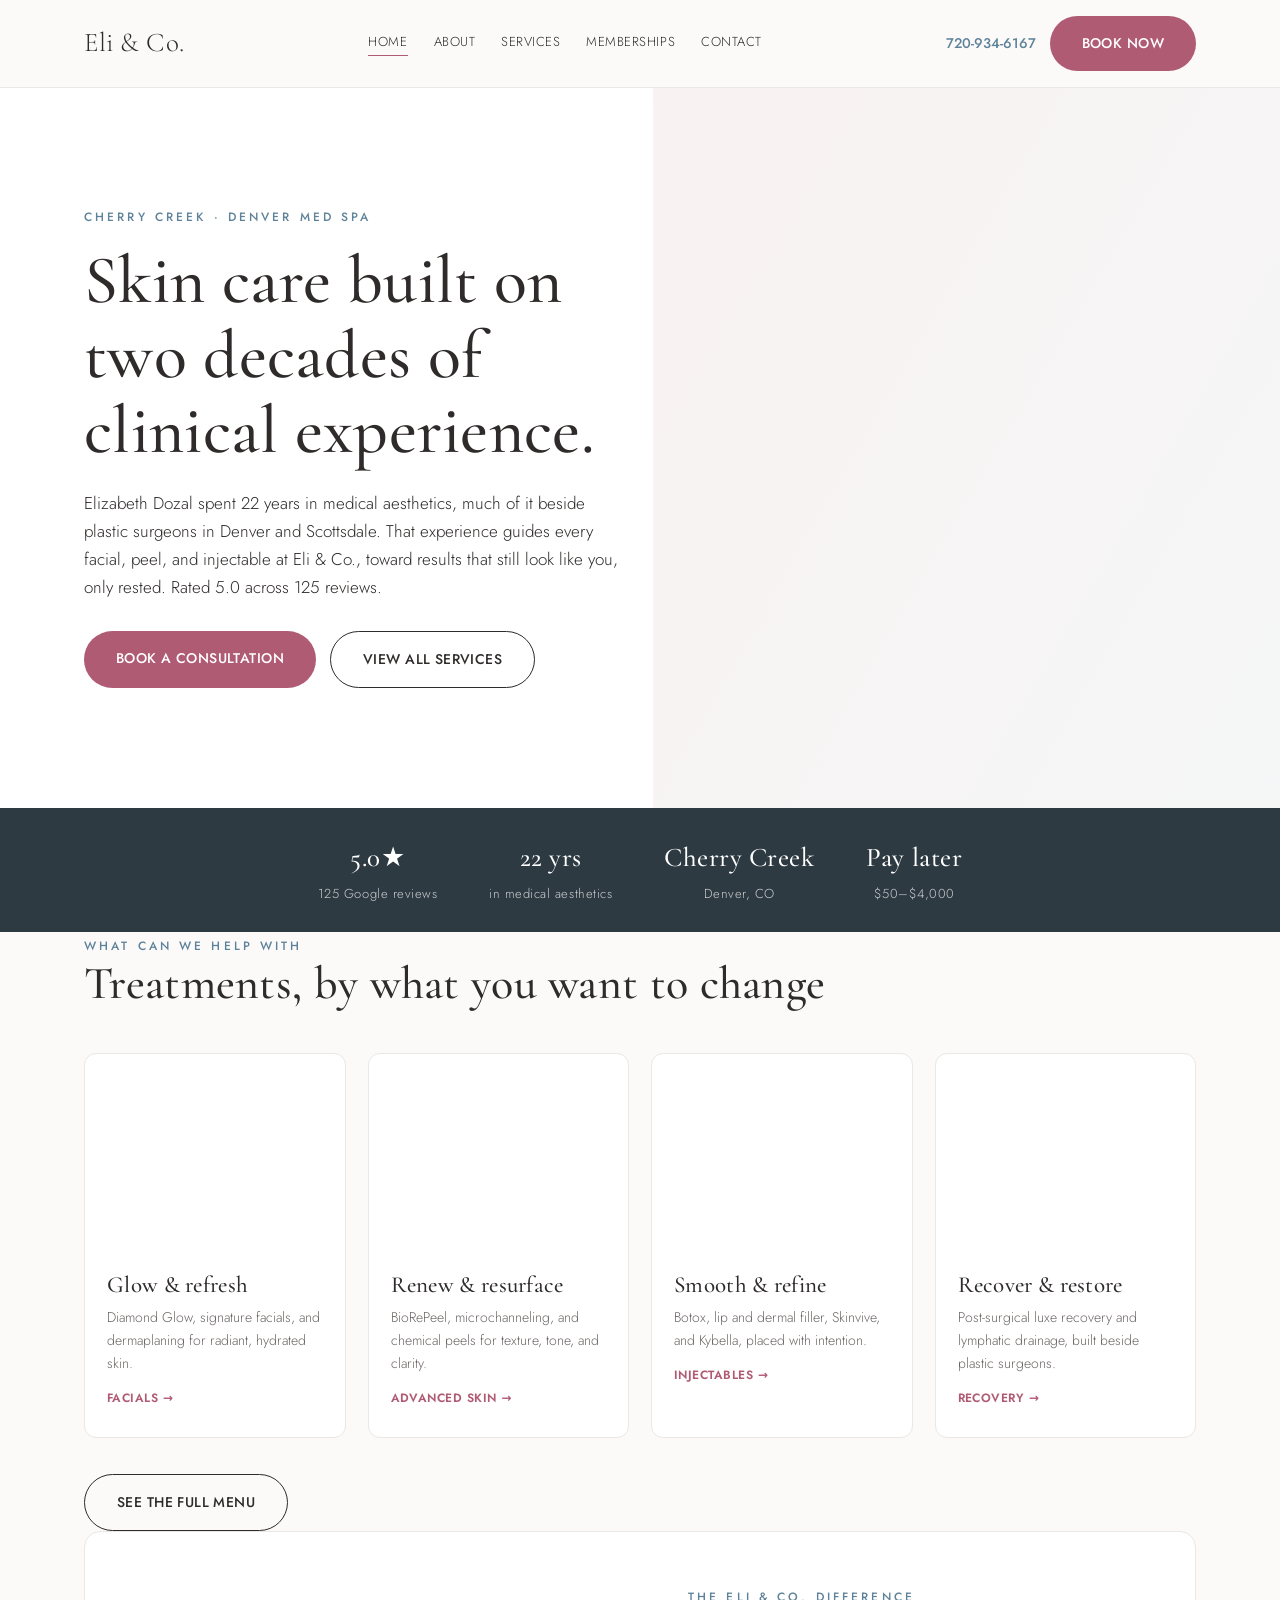
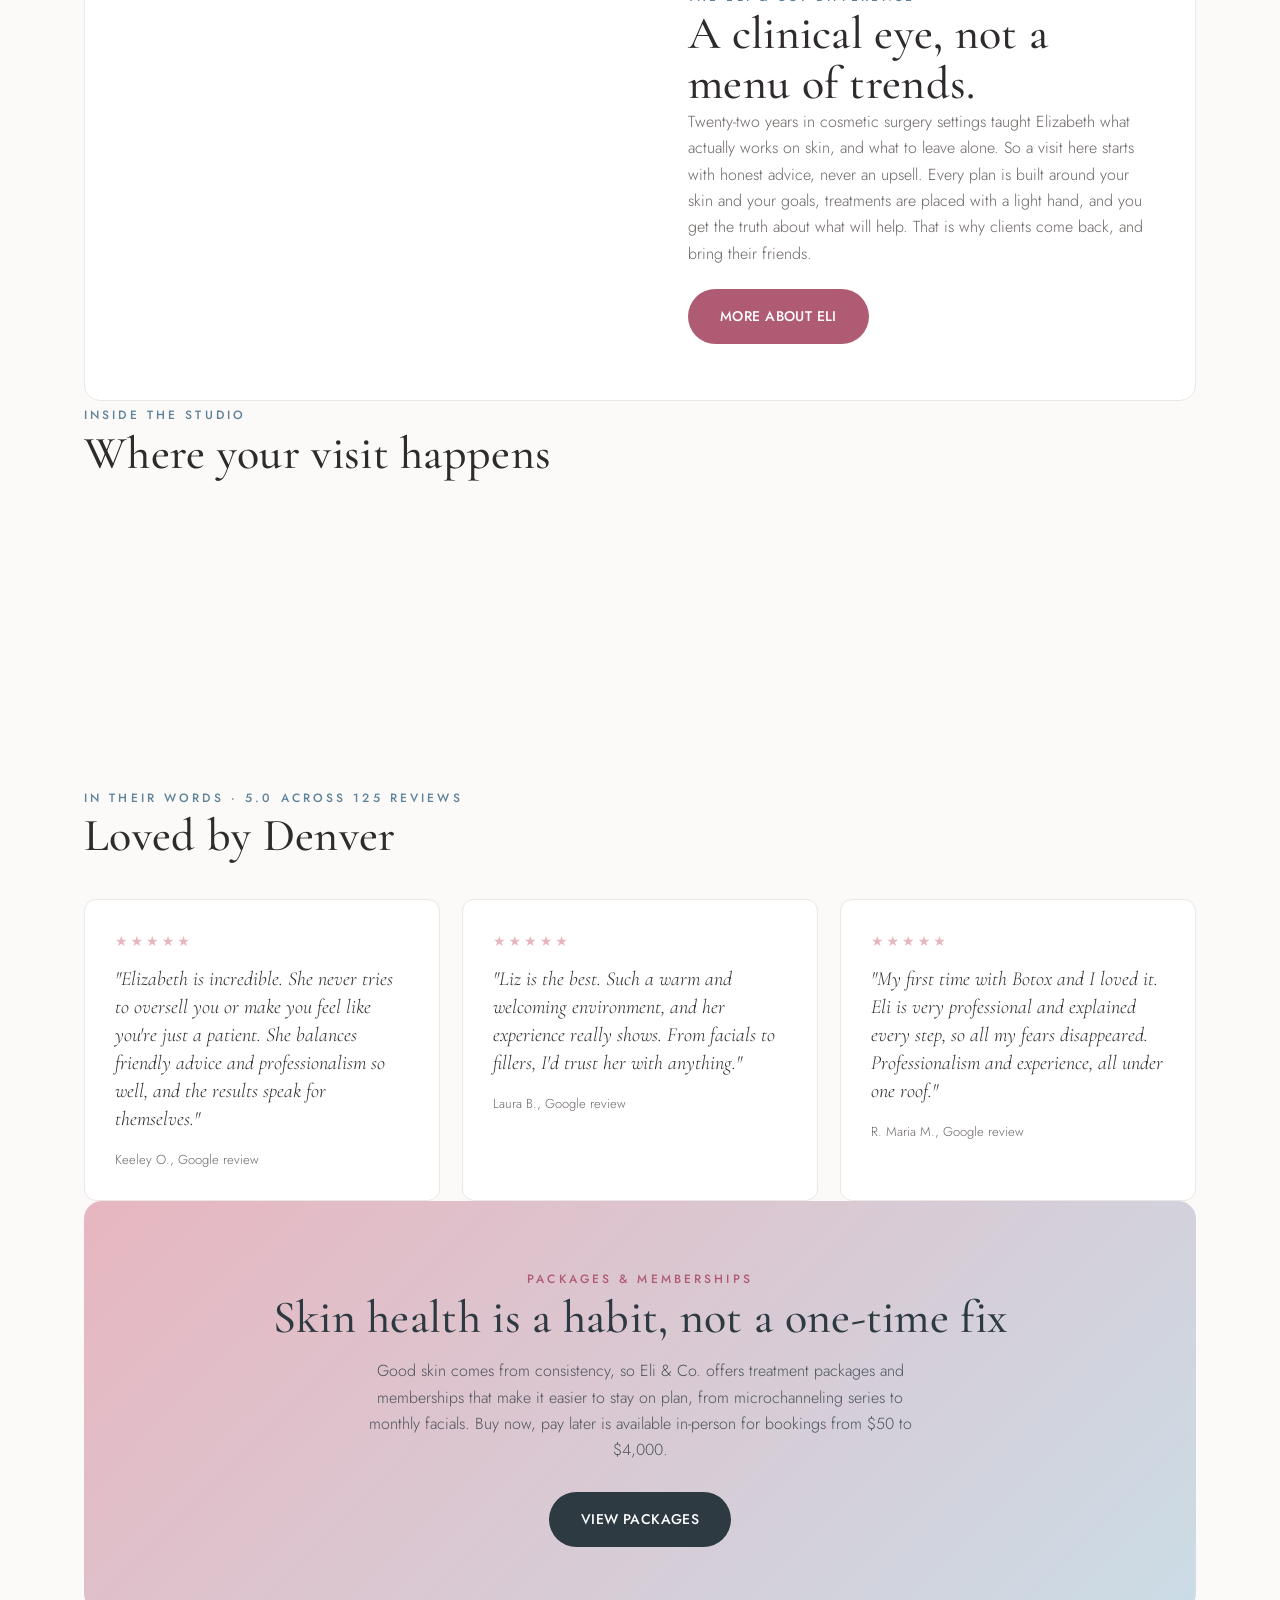
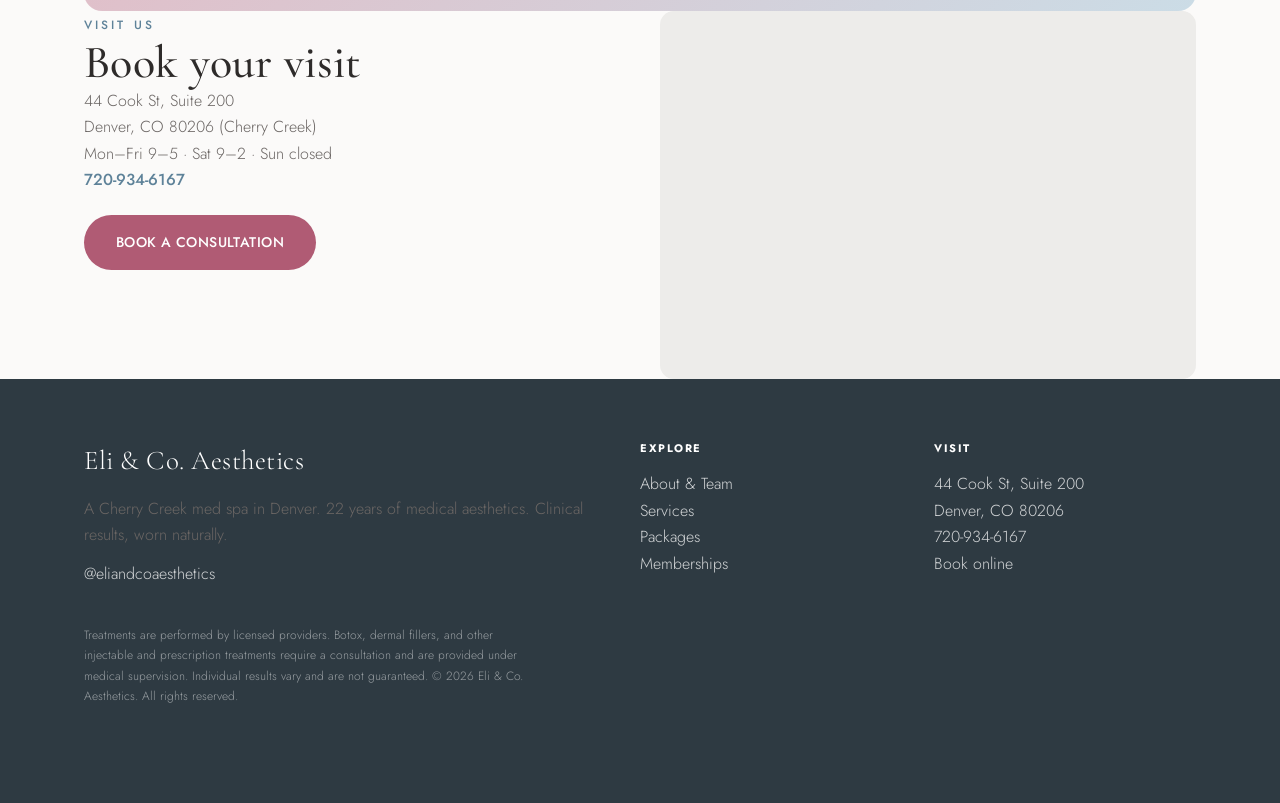
==== index.html @ 60940ec0 "Merge Packages into Services page Fold the standalone Packages page into the Services page's #packag" ====
<!DOCTYPE html>
<html lang="en">
<head>
<meta charset="UTF-8">
<meta name="viewport" content="width=device-width, initial-scale=1">
<title>Med Spa in Cherry Creek, Denver | Eli &amp; Co. Aesthetics</title>
<meta name="description" content="Eli & Co. Aesthetics is a Cherry Creek med spa led by Elizabeth Dozal, with 22 years in medical aesthetics. Botox, filler, Diamond Glow, microchanneling, peels, and post-surgical recovery in Denver. Rated 5.0 across 125 reviews. Book online or call 720-934-6167.">
<meta property="og:title" content="Eli & Co. Aesthetics | Cherry Creek Med Spa, Denver">
<meta property="og:description" content="22 years of medical aesthetics in Cherry Creek. Rated 5.0 across 125 reviews. Injectables, facials, microchanneling, peels, and post-surgical recovery.">
<meta property="og:image" content="https://static.glossgenius.com/public/salon/f2cbe6f654491d42d3233162bb1e9f68e62f4ba9/website_cover_image/306e8db8cefa79e73a8473f86044be1e.jpeg">
<meta property="og:type" content="website">
<link rel="preconnect" href="https://fonts.googleapis.com">
<link rel="preconnect" href="https://fonts.gstatic.com" crossorigin>
<link href="https://fonts.googleapis.com/css2?family=Cormorant+Garamond:wght@500;600&family=Jost:wght@300;400;500;600&display=swap" rel="stylesheet">
<link rel="stylesheet" href="styles.css">
</head>
<body>

<header>
  <div class="nav">
    <a class="logo" href="index.html">Eli &amp; Co.</a>
    <nav class="nav-links">
      <a href="index.html" class="active">Home</a>
      <a href="about.html">About</a>
      <a href="services.html">Services</a>
      <a href="memberships.html">Memberships</a>
      <a href="contact.html">Contact</a>
    </nav>
    <div class="nav-cta">
      <a class="nav-phone" href="tel:7209346167">720-934-6167</a>
      <a class="btn" href="https://eliandco.glossgenius.com/book">Book now</a>
    </div>
  </div>
</header>

<!-- HERO -->
<section class="hero">
  <div class="hero-grid">
    <div class="hero-copy">
      <span class="eyebrow">Cherry Creek · Denver Med Spa</span>
      <h1>Skin care built on two decades of clinical experience.</h1>
      <p class="proof">Elizabeth Dozal spent 22 years in medical aesthetics, much of it beside plastic surgeons in Denver and Scottsdale. That experience guides every facial, peel, and injectable at Eli &amp; Co., toward results that still look like you, only rested. Rated 5.0 across 125 reviews.</p>
      <div class="hero-cta">
        <a class="btn" href="https://eliandco.glossgenius.com/book">Book a consultation</a>
        <a class="btn btn-ghost" href="services.html">View all services</a>
      </div>
    </div>
    <div class="hero-media" role="img" aria-label="Eli & Co. Aesthetics, Cherry Creek Denver"></div>
  </div>
</section>

<!-- TRUST STRIP -->
<div class="trust">
  <div class="row wrap">
    <div class="stat"><b>5.0★</b> 125 Google reviews</div>
    <div class="stat"><b>22 yrs</b> in medical aesthetics</div>
    <div class="stat"><b>Cherry Creek</b> Denver, CO</div>
    <div class="stat"><b>Pay later</b> $50–$4,000</div>
  </div>
</div>

<!-- TREATMENT CATEGORIES -->
<section class="wrap">
  <span class="eyebrow">What can we help with</span>
  <h2>Treatments, by what you want to change</h2>
  <div class="grid">
    <a class="card" href="services.html#facials">
      <div class="thumb" style="background-image:url('https://static.glossgenius.com/public/service/bc0721898a906560edf70074e5655acd77965ca7/image/043adcf4ce9c50afee6c57e11b6e24e9.jpg')"></div>
      <div class="body"><h3>Glow &amp; refresh</h3><p>Diamond Glow, signature facials, and dermaplaning for radiant, hydrated skin.</p><span class="more">Facials →</span></div>
    </a>
    <a class="card" href="services.html#advanced">
      <div class="thumb" style="background-image:url('https://static.glossgenius.com/public/service/38157758b165151d2f3c9e8e22a0f337419c571e/image/f67adc7d8e1fc1dc177b5b8667153546.jpg')"></div>
      <div class="body"><h3>Renew &amp; resurface</h3><p>BioRePeel, microchanneling, and chemical peels for texture, tone, and clarity.</p><span class="more">Advanced skin →</span></div>
    </a>
    <a class="card" href="services.html#injectables">
      <div class="thumb" style="background-image:url('https://static.glossgenius.com/public/service/773788af85b73eb83f89ca67e2cb5618c05d4bcd/image/f78a265816ccd5b834af39c65d007db1.jpg')"></div>
      <div class="body"><h3>Smooth &amp; refine</h3><p>Botox, lip and dermal filler, Skinvive, and Kybella, placed with intention.</p><span class="more">Injectables →</span></div>
    </a>
    <a class="card" href="services.html#recovery">
      <div class="thumb" style="background-image:url('https://static.glossgenius.com/public/service/a713dff33710a87fd0967b5d4093491f615b25c5/image/f8951f36ec9f9eff6da4c39a185e47c5.jpg')"></div>
      <div class="body"><h3>Recover &amp; restore</h3><p>Post-surgical luxe recovery and lymphatic drainage, built beside plastic surgeons.</p><span class="more">Recovery →</span></div>
    </a>
  </div>
  <p style="margin-top:36px"><a class="btn btn-ghost" href="services.html">See the full menu</a></p>
</section>

<!-- SPLIT FEATURE -->
<section class="wrap">
  <div class="split">
    <div class="media" role="img" aria-label="Skin treatment at Eli & Co." style="background-image:url('https://static.glossgenius.com/public/service/9571d9f6642c700038145fb3a73e603e6a20d8f2/image/1e1d00c4e21badb061b3139a83dd5daf.jpg')"></div>
    <div class="text">
      <span class="eyebrow">The Eli &amp; Co. difference</span>
      <h2>A clinical eye, not a menu of trends.</h2>
      <p>Twenty-two years in cosmetic surgery settings taught Elizabeth what actually works on skin, and what to leave alone. So a visit here starts with honest advice, never an upsell. Every plan is built around your skin and your goals, treatments are placed with a light hand, and you get the truth about what will help. That is why clients come back, and bring their friends.</p>
      <p style="margin-top:22px"><a class="btn" href="about.html">More about Eli</a></p>
    </div>
  </div>
</section>

<!-- GALLERY -->
<section class="wrap">
  <span class="eyebrow">Inside the studio</span>
  <h2>Where your visit happens</h2>
  <div class="gal">
    <div class="item" role="img" aria-label="Diamond Glow" style="background-image:url('https://static.glossgenius.com/public/service/bc0721898a906560edf70074e5655acd77965ca7/image/043adcf4ce9c50afee6c57e11b6e24e9.jpg')"></div>
    <div class="item" role="img" aria-label="Diamond Glow with Dermaplane" style="background-image:url('https://static.glossgenius.com/public/service/773788af85b73eb83f89ca67e2cb5618c05d4bcd/image/f78a265816ccd5b834af39c65d007db1.jpg')"></div>
    <div class="item" role="img" aria-label="BioRePeel Luxe Glow" style="background-image:url('https://static.glossgenius.com/public/service/38157758b165151d2f3c9e8e22a0f337419c571e/image/f67adc7d8e1fc1dc177b5b8667153546.jpg')"></div>
    <div class="item" role="img" aria-label="BioRePeel add-on" style="background-image:url('https://static.glossgenius.com/public/service/9571d9f6642c700038145fb3a73e603e6a20d8f2/image/1e1d00c4e21badb061b3139a83dd5daf.jpg')"></div>
  </div>
</section>

<!-- TESTIMONIALS -->
<section class="wrap">
  <span class="eyebrow">In their words · 5.0 across 125 reviews</span>
  <h2>Loved by Denver</h2>
  <div class="quotes">
    <div class="quote"><div class="stars">★★★★★</div><p>"Elizabeth is incredible. She never tries to oversell you or make you feel like you're just a patient. She balances friendly advice and professionalism so well, and the results speak for themselves."</p><div class="who">Keeley O., Google review</div></div>
    <div class="quote"><div class="stars">★★★★★</div><p>"Liz is the best. Such a warm and welcoming environment, and her experience really shows. From facials to fillers, I'd trust her with anything."</p><div class="who">Laura B., Google review</div></div>
    <div class="quote"><div class="stars">★★★★★</div><p>"My first time with Botox and I loved it. Eli is very professional and explained every step, so all my fears disappeared. Professionalism and experience, all under one roof."</p><div class="who">R. Maria M., Google review</div></div>
  </div>
</section>

<!-- MEMBERSHIP TEASER -->
<section class="wrap">
  <div class="member">
    <span class="eyebrow">Packages &amp; memberships</span>
    <h2>Skin health is a habit, not a one-time fix</h2>
    <p>Good skin comes from consistency, so Eli &amp; Co. offers treatment packages and memberships that make it easier to stay on plan, from microchanneling series to monthly facials. Buy now, pay later is available in-person for bookings from $50 to $4,000.</p>
    <a class="btn" href="services.html#packages">View packages</a>
  </div>
</section>

<!-- LOCATION -->
<section class="wrap">
  <div class="loc">
    <div>
      <span class="eyebrow">Visit us</span>
      <h2>Book your visit</h2>
      <p>44 Cook St, Suite 200<br>Denver, CO 80206 (Cherry Creek)<br>Mon–Fri 9–5 · Sat 9–2 · Sun closed<br><a href="tel:7209346167" style="color:var(--blue-deep);font-weight:500">720-934-6167</a></p>
      <p style="margin-top:22px"><a class="btn" href="https://eliandco.glossgenius.com/book">Book a consultation</a></p>
    </div>
    <iframe class="map" loading="lazy" title="Map to Eli & Co. Aesthetics" src="https://www.google.com/maps?q=44+Cook+St+Suite+200,+Denver,+CO+80206&output=embed"></iframe>
  </div>
</section>

<footer>
  <div class="wrap">
    <div class="fcols">
      <div>
        <div class="logo" style="color:#fff">Eli &amp; Co. Aesthetics</div>
        <p style="margin-top:12px">A Cherry Creek med spa in Denver. 22 years of medical aesthetics. Clinical results, worn naturally.</p>
        <p style="margin-top:12px"><a href="https://www.instagram.com/eliandcoaesthetics">@eliandcoaesthetics</a></p>
      </div>
      <div><h4>Explore</h4><a href="about.html">About &amp; Team</a><br><a href="services.html">Services</a><br><a href="services.html#packages">Packages</a><br><a href="memberships.html">Memberships</a></div>
      <div><h4>Visit</h4>44 Cook St, Suite 200<br>Denver, CO 80206<br><a href="tel:7209346167">720-934-6167</a><br><a href="https://eliandco.glossgenius.com/book">Book online</a></div>
    </div>
    <p class="legal">
      Treatments are performed by licensed providers. Botox, dermal fillers, and other injectable and prescription treatments require a consultation and are provided under medical supervision.
      Individual results vary and are not guaranteed.
      © 2026 Eli &amp; Co. Aesthetics. All rights reserved.
    </p>
  </div>
</footer>

<div class="bookbar">
  <a class="call" href="tel:7209346167">Call</a>
  <a class="book" href="https://eliandco.glossgenius.com/book">Book</a>
</div>

<script type="application/ld+json">
{
  "@context":"https://schema.org","@type":"MedicalBusiness","name":"Eli & Co. Aesthetics",
  "description":"Cherry Creek med spa in Denver offering injectables, facials, microchanneling, peels, and post-surgical recovery, led by Elizabeth Dozal.",
  "url":"https://eliandco.glossgenius.com/","image":"https://static.glossgenius.com/public/salon/f2cbe6f654491d42d3233162bb1e9f68e62f4ba9/website_cover_image/306e8db8cefa79e73a8473f86044be1e.jpeg",
  "telephone":"+17209346167","priceRange":"$$-$$$",
  "aggregateRating":{"@type":"AggregateRating","ratingValue":"5.0","reviewCount":"125"},
  "address":{"@type":"PostalAddress","streetAddress":"44 Cook St, Suite 200","addressLocality":"Denver","addressRegion":"CO","postalCode":"80206","addressCountry":"US"},
  "geo":{"@type":"GeoCoordinates","latitude":39.7168186,"longitude":-104.9470186},
  "openingHoursSpecification":[
    {"@type":"OpeningHoursSpecification","dayOfWeek":["Monday","Tuesday","Wednesday","Thursday","Friday"],"opens":"09:00","closes":"17:00"},
    {"@type":"OpeningHoursSpecification","dayOfWeek":"Saturday","opens":"09:00","closes":"14:00"}
  ],
  "sameAs":["https://www.instagram.com/eliandcoaesthetics"]
}
</script>

</body>
</html>
---- styles.css ----
/* ===== Eli & Co. Aesthetics — shared design system ===== */
:root{
  --bg:#FBFAF9;
  --surface:#FFFFFF;
  --ink:#2E2B2A;
  --muted:#6B6664;
  --line:#EAE7E4;
  --grey:#EDECEA;
  --pink:#E7B6C0;
  --pink-tint:#FBF3F5;
  --accent:#B05B74;
  --blue:#CBDCE6;
  --blue-tint:#F2F7F9;
  --blue-deep:#5E8299;
  --ground:#2E3A42;
  --serif:'Cormorant Garamond',Georgia,serif;
  --sans:'Jost',system-ui,-apple-system,Arial,sans-serif;
  --max:1160px;
}
*{box-sizing:border-box;margin:0;padding:0}
html{scroll-behavior:smooth}
body{font-family:var(--sans);color:var(--ink);background:var(--bg);line-height:1.65;font-weight:300;-webkit-font-smoothing:antialiased}
h1,h2,h3{font-family:var(--serif);font-weight:500;line-height:1.1;letter-spacing:.3px}
h1{font-size:clamp(42px,6.4vw,68px)}
h2{font-size:clamp(30px,4.2vw,46px)}
h3{font-size:23px}
p{color:var(--muted);max-width:64ch}
a{color:inherit;text-decoration:none}
.wrap{max-width:var(--max);margin:0 auto;padding:0 24px}
.eyebrow{font-size:12px;letter-spacing:.26em;text-transform:uppercase;color:var(--blue-deep);font-weight:500}
.btn{display:inline-block;background:var(--accent);color:#fff;padding:16px 32px;border-radius:40px;font-weight:500;letter-spacing:.03em;font-size:14px;text-transform:uppercase;transition:filter .2s,transform .2s;cursor:pointer;border:0}
.btn:hover{filter:brightness(1.07);transform:translateY(-1px)}
.btn-ghost{background:transparent;border:1px solid var(--ink);color:var(--ink)}
section{padding:90px 0}
.center{text-align:center}
.lead{font-size:18px;max-width:70ch}

/* ---- Header ---- */
header{position:sticky;top:0;z-index:50;background:rgba(251,250,249,.92);backdrop-filter:blur(10px);border-bottom:1px solid var(--line)}
.nav{display:flex;align-items:center;justify-content:space-between;padding:16px 24px;max-width:var(--max);margin:0 auto}
.logo{font-family:var(--serif);font-size:27px;letter-spacing:.5px}
.nav-links{display:flex;gap:26px;font-size:13px;letter-spacing:.04em;text-transform:uppercase}
.nav-links a{color:var(--ink);padding-bottom:2px}
.nav-links a.active{border-bottom:1.5px solid var(--accent)}
.nav-cta{display:flex;gap:14px;align-items:center}
.nav-phone{font-size:14px;color:var(--blue-deep);font-weight:500}
@media(max-width:980px){.nav-links{display:none}.nav-phone{display:none}}

/* ---- Page banner (subpages) ---- */
.banner{background:var(--blue-tint);padding:64px 0 56px;border-bottom:1px solid var(--line)}
.banner h1{font-size:clamp(38px,5.2vw,56px);margin:12px 0 10px}
.banner p{max-width:60ch}

/* ---- Hero (home) ---- */
.hero{padding:0}
.hero-grid{display:grid;grid-template-columns:1.02fr .98fr;min-height:min(82vh,720px)}
.hero-copy{display:flex;flex-direction:column;justify-content:center;padding:64px 24px 64px max(24px,calc((100vw - var(--max))/2 + 24px));background:var(--surface)}
.hero-copy h1{margin:16px 0 20px}
.hero-copy .proof{font-size:17px;color:var(--ink);margin-bottom:30px;font-weight:300}
.hero-cta{display:flex;gap:14px;flex-wrap:wrap}
.hero-media{background-image:url('https://static.glossgenius.com/public/salon/f2cbe6f654491d42d3233162bb1e9f68e62f4ba9/website_cover_image/306e8db8cefa79e73a8473f86044be1e.jpeg');background-size:cover;background-position:center;position:relative}
.hero-media::after{content:"";position:absolute;inset:0;background:linear-gradient(120deg,rgba(231,182,192,.12),rgba(203,220,230,.12))}
@media(max-width:880px){.hero-grid{grid-template-columns:1fr}.hero-media{min-height:320px;order:-1}}

/* ---- Trust strip ---- */
.trust{background:var(--ground);color:#fff;padding:28px 0}
.trust .row{display:flex;justify-content:center;gap:52px;flex-wrap:wrap;align-items:center;text-align:center}
.trust .stat{font-size:13px;letter-spacing:.04em;color:rgba(255,255,255,.75)}
.trust .stat b{font-family:var(--serif);font-size:27px;display:block;color:#fff;font-weight:500;margin-bottom:2px}

/* ---- Card grid ---- */
.grid{display:grid;grid-template-columns:repeat(4,1fr);gap:22px;margin-top:44px}
@media(max-width:900px){.grid{grid-template-columns:repeat(2,1fr)}}
@media(max-width:520px){.grid{grid-template-columns:1fr}}
.card{background:var(--surface);border:1px solid var(--line);border-radius:12px;overflow:hidden;transition:transform .22s,box-shadow .22s;display:block}
.card:hover{transform:translateY(-5px);box-shadow:0 22px 46px rgba(94,130,153,.14)}
.card .thumb{aspect-ratio:4/3;background-size:cover;background-position:center}
.card .body{padding:24px 22px 26px}
.card h3{margin-bottom:8px}
.card p{font-size:14px}
.card .more{color:var(--accent);font-size:12px;font-weight:600;letter-spacing:.04em;text-transform:uppercase;margin-top:14px;display:inline-block}

/* ---- Split feature ---- */
.split{display:grid;grid-template-columns:1fr 1fr;gap:0;align-items:stretch;background:var(--surface);border-radius:16px;overflow:hidden;border:1px solid var(--line)}
@media(max-width:820px){.split{grid-template-columns:1fr}}
.split .media{background-size:cover;background-position:center;min-height:420px}
.split .text{padding:56px 48px;display:flex;flex-direction:column;justify-content:center}
@media(max-width:820px){.split .text{padding:40px 28px}}

/* ---- Provider ---- */
.providers{background:var(--blue-tint)}
.prov-grid{display:grid;grid-template-columns:340px 1fr;gap:44px;margin-top:12px;align-items:center}
@media(max-width:820px){.prov-grid{grid-template-columns:1fr}}
.prov .photo{aspect-ratio:3/4;background-size:cover;background-position:center;border-radius:12px;box-shadow:0 20px 50px rgba(46,58,66,.14)}
.prov .cred{color:var(--blue-deep);font-size:12px;letter-spacing:.1em;text-transform:uppercase;font-weight:600;margin-bottom:8px}
.prov h2{margin-bottom:16px}

/* ---- Team ---- */
.team-grid{display:grid;grid-template-columns:repeat(2,1fr);gap:34px;margin-top:12px;max-width:820px}
@media(max-width:720px){.team-grid{grid-template-columns:1fr}}
.member-card{background:var(--surface);border:1px solid var(--line);border-radius:14px;overflow:hidden}
.member-card .ph{aspect-ratio:1/1;background:var(--grey);background-size:cover;background-position:center}
.member-card .info{padding:26px 26px 30px}
.member-card .cred{color:var(--blue-deep);font-size:12px;letter-spacing:.1em;text-transform:uppercase;font-weight:600;margin-bottom:6px}

/* ---- Gallery ---- */
.gal{display:grid;grid-template-columns:repeat(4,1fr);gap:14px;margin-top:38px}
@media(max-width:820px){.gal{grid-template-columns:repeat(2,1fr)}}
.gal .item{aspect-ratio:1/1;background-size:cover;background-position:center;border-radius:10px}

/* ---- Service menu ---- */
.svc-nav{display:flex;flex-wrap:wrap;gap:10px;margin-top:26px}
.svc-nav a{font-size:12.5px;letter-spacing:.04em;text-transform:uppercase;color:var(--ink);border:1px solid var(--line);background:var(--surface);padding:9px 16px;border-radius:40px}
.svc-nav a:hover{border-color:var(--accent);color:var(--accent)}
.svc-cat{margin-top:56px}
.svc-cat > h2{padding-bottom:12px;border-bottom:2px solid var(--pink);margin-bottom:8px}
.svc-list{display:grid;grid-template-columns:1fr 1fr;gap:0 56px}
@media(max-width:820px){.svc-list{grid-template-columns:1fr}}
.svc{display:flex;justify-content:space-between;gap:18px;padding:18px 0;border-bottom:1px solid var(--line);align-items:flex-start}
.svc .l{max-width:46ch}
.svc .name{font-size:16px;color:var(--ink);font-weight:400}
.svc .desc{font-size:13px;color:var(--muted);margin-top:4px;line-height:1.55}
.svc .meta{text-align:right;white-space:nowrap}
.svc .price{font-size:15px;color:var(--blue-deep);font-weight:600}
.svc .dur{display:block;font-size:12px;color:var(--muted);margin-top:2px}

/* ---- Price/pkg cards ---- */
.pkg-grid{display:grid;grid-template-columns:repeat(3,1fr);gap:22px;margin-top:40px}
@media(max-width:900px){.pkg-grid{grid-template-columns:repeat(2,1fr)}}
@media(max-width:600px){.pkg-grid{grid-template-columns:1fr}}
.pkg{background:var(--surface);border:1px solid var(--line);border-radius:14px;padding:30px 26px;display:flex;flex-direction:column}
.pkg h3{margin-bottom:6px}
.pkg .price{font-family:var(--serif);font-size:30px;color:var(--ink);margin:6px 0}
.pkg .save{display:inline-block;background:var(--pink-tint);color:var(--accent);font-size:12px;font-weight:600;padding:4px 12px;border-radius:40px;margin-bottom:14px}
.pkg p{font-size:14px;flex:1}
.pkg .btn{margin-top:20px;text-align:center}

/* ---- Membership ---- */
.member{background:linear-gradient(135deg,var(--pink),var(--blue));border-radius:18px;padding:64px 40px;text-align:center;position:relative;overflow:hidden}
.member h2{color:var(--ground)}.member p{color:var(--ground);opacity:.82;margin:16px auto 28px}
.member .eyebrow{color:var(--accent)}
.member .btn{background:var(--ground);color:#fff}

/* ---- Testimonials ---- */
.quotes{display:grid;grid-template-columns:repeat(3,1fr);gap:22px;margin-top:38px}
@media(max-width:820px){.quotes{grid-template-columns:1fr}}
.quote{background:var(--surface);border:1px solid var(--line);border-radius:12px;padding:30px}
.quote .stars{color:var(--pink);letter-spacing:3px;font-size:14px}
.quote p{font-family:var(--serif);font-style:italic;font-size:20px;line-height:1.4;color:var(--ink);margin-top:12px}
.quote .who{margin-top:16px;font-size:13px;color:var(--muted);font-family:var(--sans)}

/* ---- FAQ ---- */
.faqwrap{background:var(--pink-tint)}
.faq details{border-bottom:1px solid var(--line);padding:22px 0}
.faq summary{font-family:var(--serif);font-size:22px;cursor:pointer;list-style:none;display:flex;justify-content:space-between;color:var(--ink)}
.faq summary::-webkit-details-marker{display:none}
.faq summary::after{content:"+";color:var(--accent)}
.faq details[open] summary::after{content:"–"}
.faq p{margin-top:12px}

/* ---- Contact / location ---- */
.loc{display:grid;grid-template-columns:1fr 1fr;gap:40px;align-items:start}
@media(max-width:820px){.loc{grid-template-columns:1fr}}
.map{aspect-ratio:16/11;background:var(--grey);border-radius:14px;border:0;width:100%}
.cform{display:grid;gap:14px;max-width:520px}
.cform label{font-size:13px;letter-spacing:.03em;color:var(--muted)}
.cform input,.cform textarea{width:100%;padding:13px 14px;border:1px solid var(--line);border-radius:8px;font-family:var(--sans);font-size:15px;background:var(--surface);color:var(--ink)}
.cform textarea{min-height:130px;resize:vertical}
.hours{border-collapse:collapse;width:100%;max-width:360px;margin-top:10px}
.hours td{padding:9px 0;border-bottom:1px solid var(--line);font-size:15px}
.hours td:last-child{text-align:right;color:var(--muted)}

/* ---- Footer ---- */
footer{background:var(--ground);color:rgba(255,255,255,.78);padding:60px 0 96px}
footer a{color:rgba(255,255,255,.78)}
footer a:hover{color:#fff}
.fcols{display:grid;grid-template-columns:2fr 1fr 1fr;gap:32px}
@media(max-width:820px){.fcols{grid-template-columns:1fr}}
.fcols h4{font-family:var(--sans);text-transform:uppercase;letter-spacing:.14em;font-size:11px;color:#fff;margin-bottom:14px}
.legal{margin-top:38px;font-size:12px;color:rgba(255,255,255,.5);line-height:1.7}

/* ---- Sticky mobile book bar ---- */
.bookbar{position:fixed;bottom:0;left:0;right:0;z-index:60;display:none;background:var(--surface);border-top:1px solid var(--line);padding:10px 14px;gap:10px}
.bookbar a{flex:1;text-align:center;padding:14px;border-radius:40px;font-weight:600;font-size:14px;text-transform:uppercase;letter-spacing:.03em}
.bookbar .call{border:1px solid var(--ink);color:var(--ink)}
.bookbar .book{background:var(--accent);color:#fff}
@media(max-width:980px){.bookbar{display:flex}}
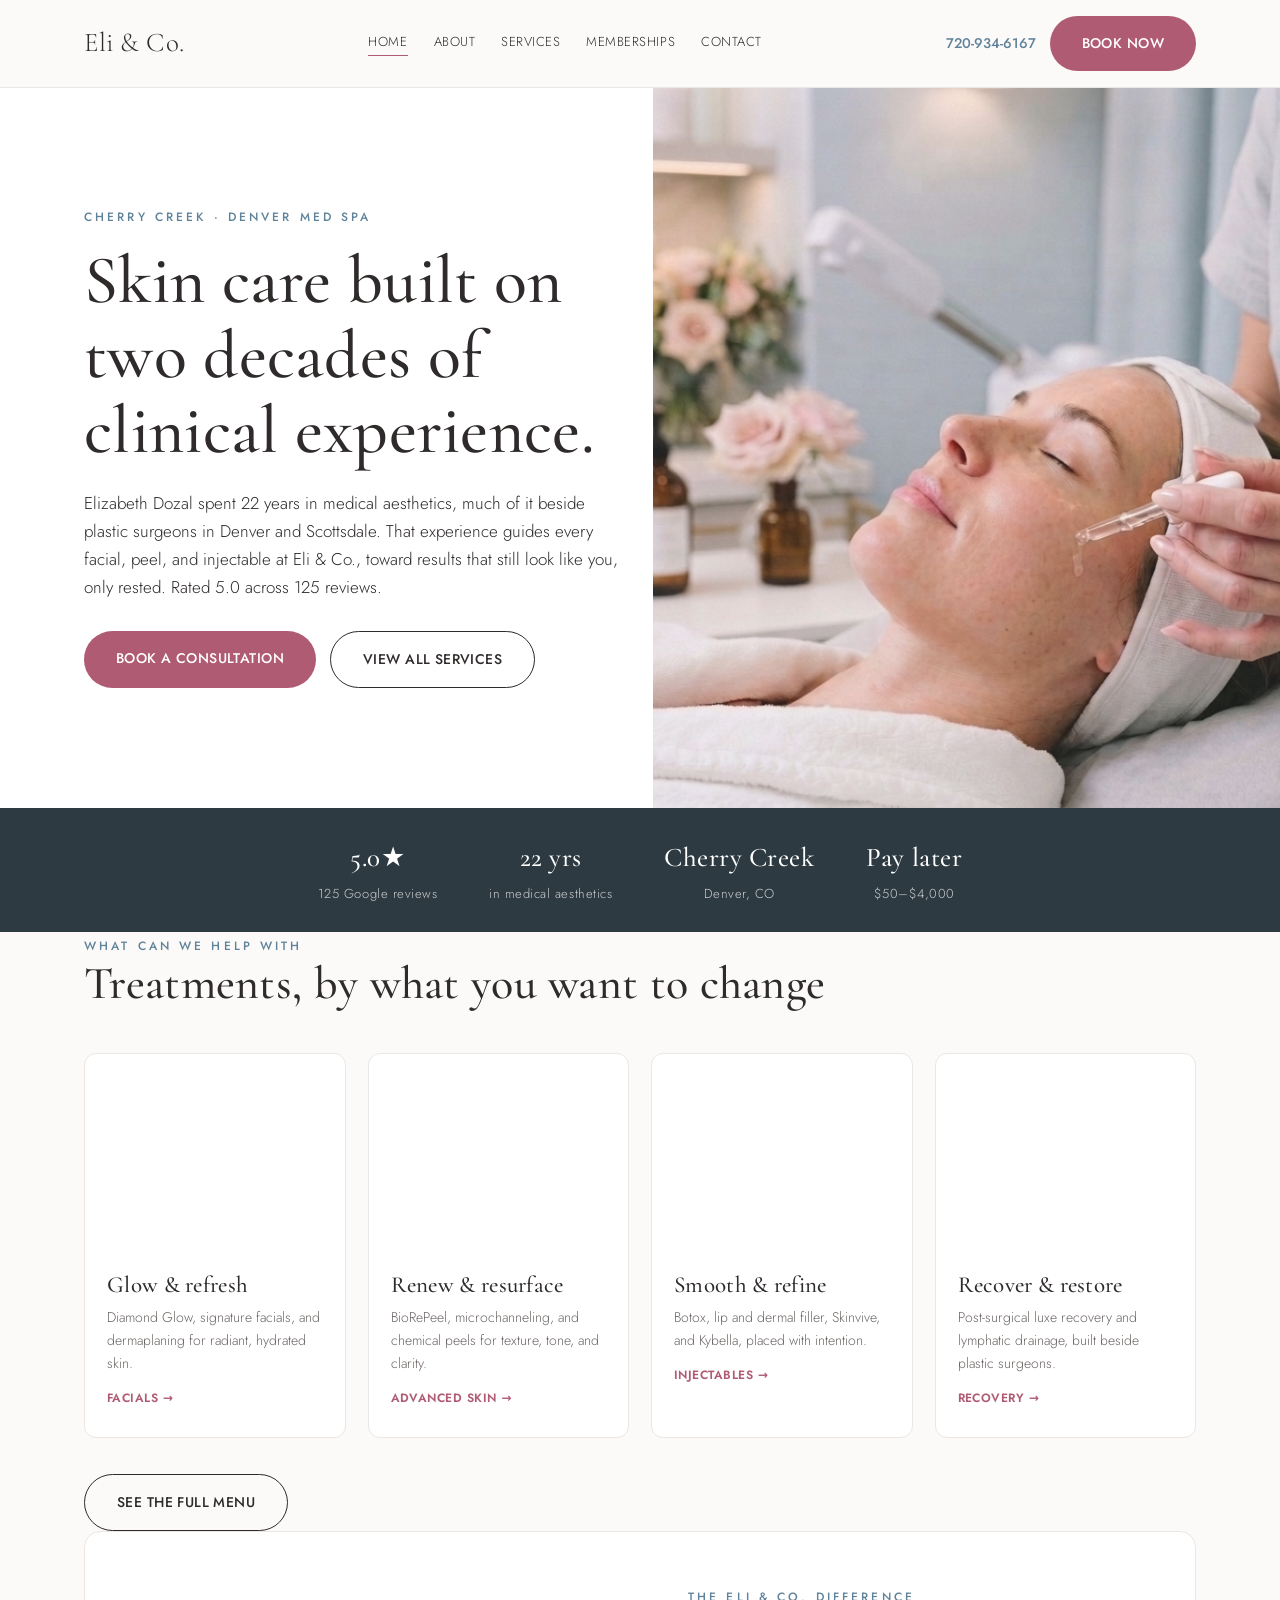
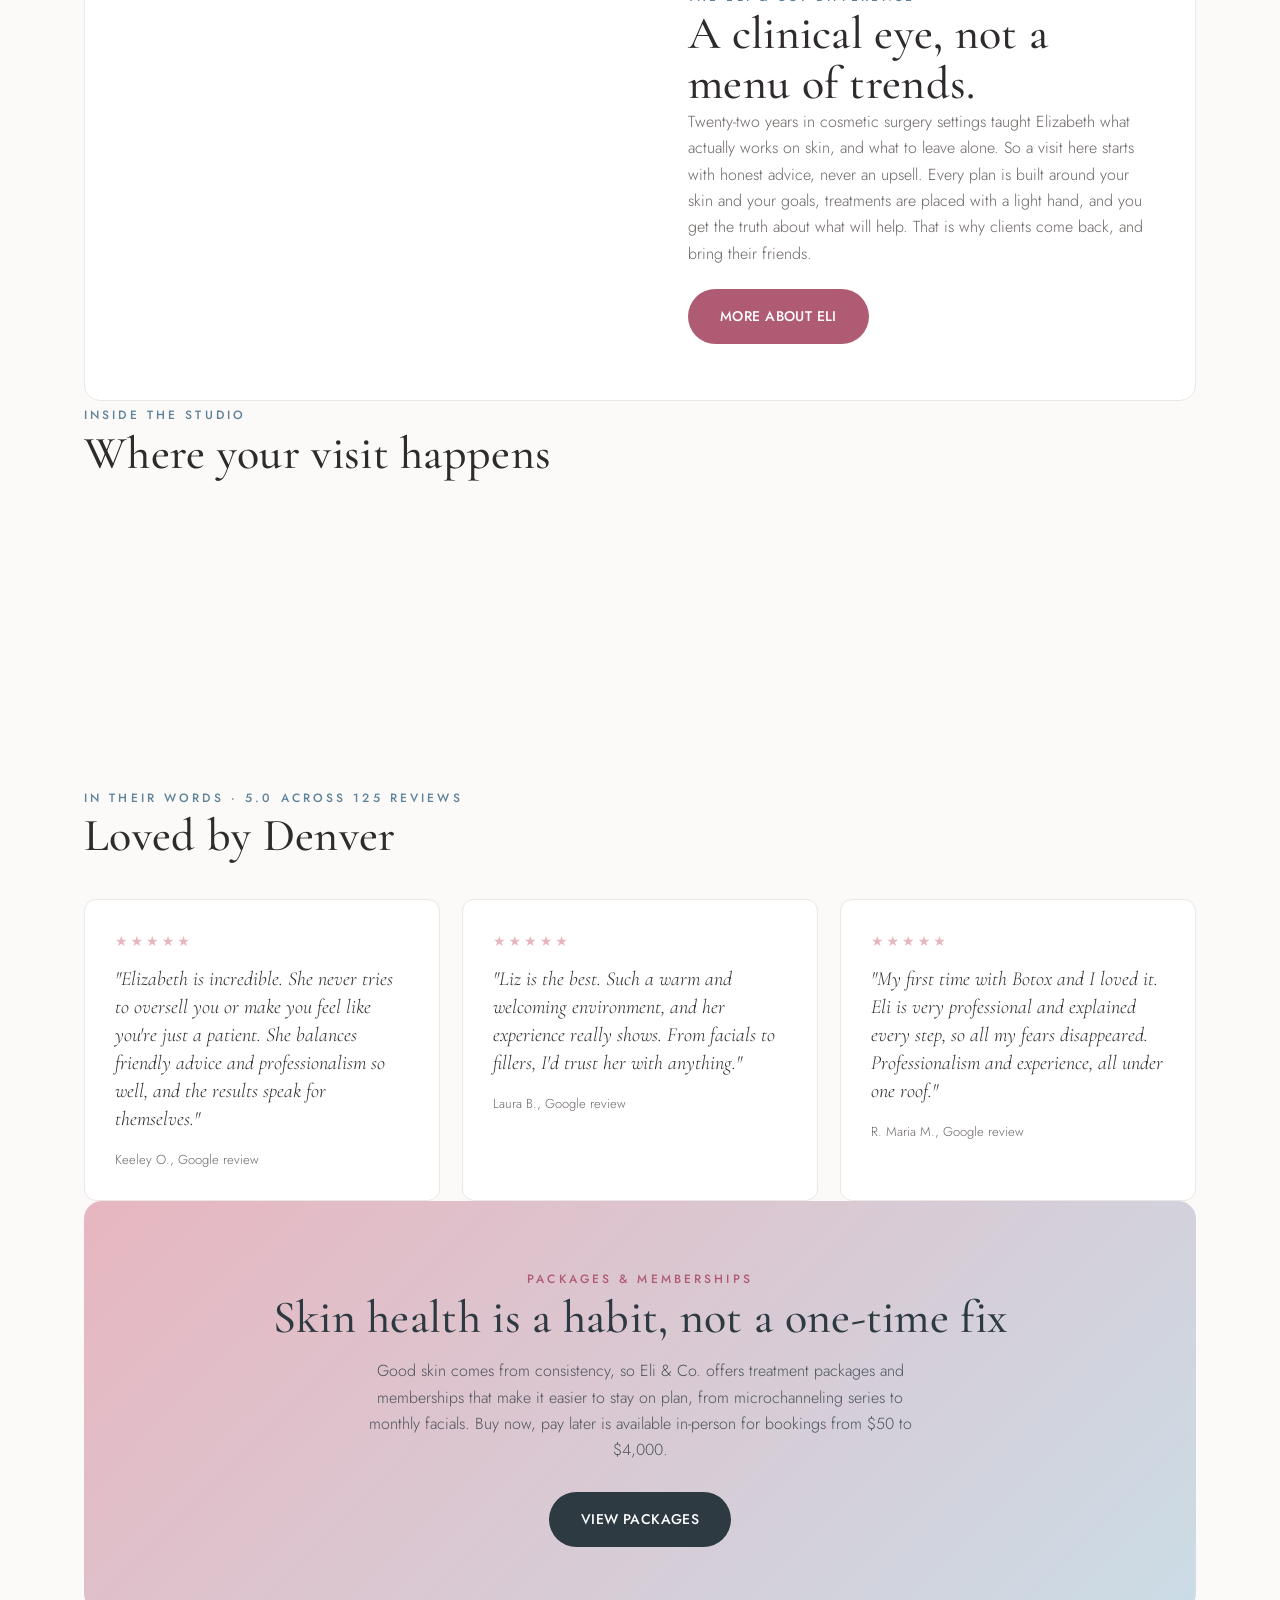
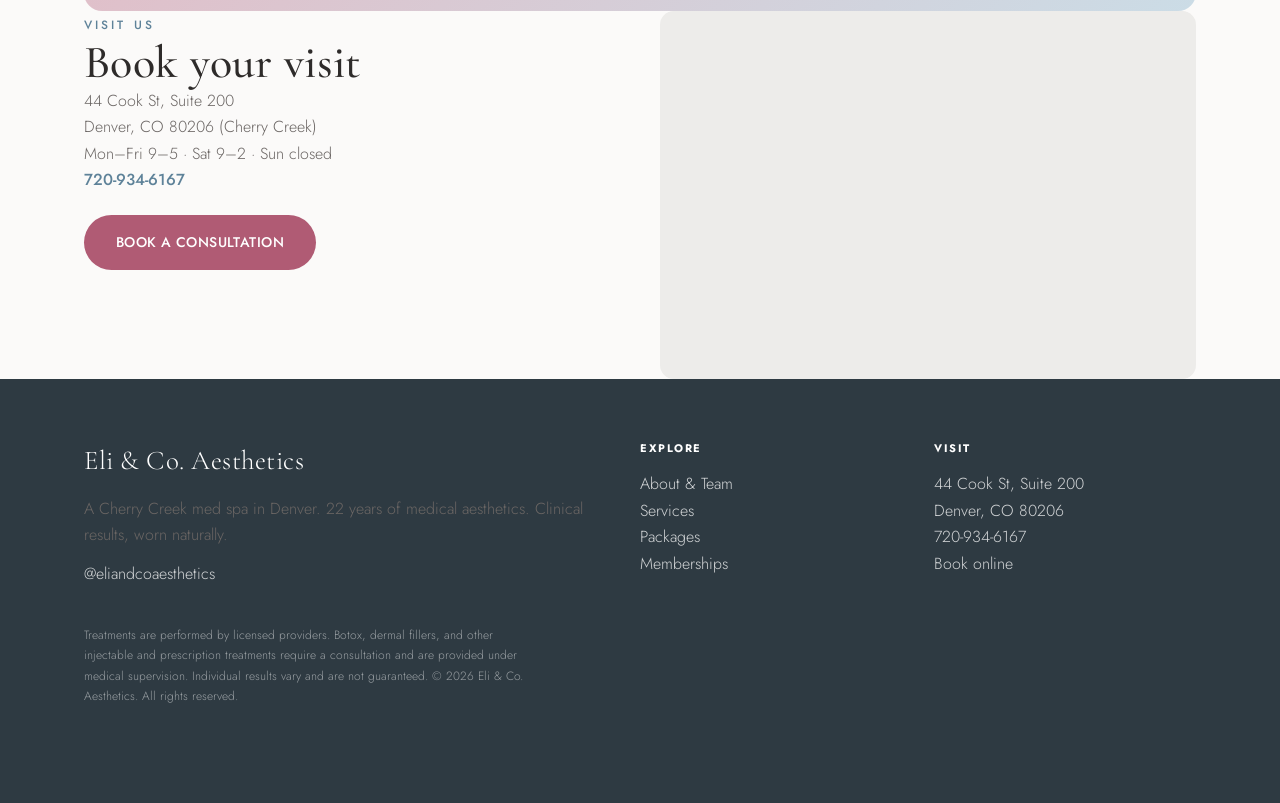
==== commit c32ce989: "Use real spa photo for landing hero Replace the generic GlossGenius cover with landing-hero.jpg (a r" ====
--- a/index.html
+++ b/index.html
@@ -7,7 +7,7 @@
 <meta name="description" content="Eli & Co. Aesthetics is a Cherry Creek med spa led by Elizabeth Dozal, with 22 years in medical aesthetics. Botox, filler, Diamond Glow, microchanneling, peels, and post-surgical recovery in Denver. Rated 5.0 across 125 reviews. Book online or call 720-934-6167.">
 <meta property="og:title" content="Eli & Co. Aesthetics | Cherry Creek Med Spa, Denver">
 <meta property="og:description" content="22 years of medical aesthetics in Cherry Creek. Rated 5.0 across 125 reviews. Injectables, facials, microchanneling, peels, and post-surgical recovery.">
-<meta property="og:image" content="https://static.glossgenius.com/public/salon/f2cbe6f654491d42d3233162bb1e9f68e62f4ba9/website_cover_image/306e8db8cefa79e73a8473f86044be1e.jpeg">
+<meta property="og:image" content="https://eli-co.vercel.app/landing-hero.jpg">
 <meta property="og:type" content="website">
 <link rel="preconnect" href="https://fonts.googleapis.com">
 <link rel="preconnect" href="https://fonts.gstatic.com" crossorigin>
@@ -28,7 +28,7 @@
     </nav>
     <div class="nav-cta">
       <a class="nav-phone" href="tel:7209346167">720-934-6167</a>
-      <a class="btn" href="https://eliandco.glossgenius.com/book">Book now</a>
+      <a class="btn" href="https://eliandco.glossgenius.com/services">Book now</a>
     </div>
   </div>
 </header>
@@ -41,7 +41,7 @@
       <h1>Skin care built on two decades of clinical experience.</h1>
       <p class="proof">Elizabeth Dozal spent 22 years in medical aesthetics, much of it beside plastic surgeons in Denver and Scottsdale. That experience guides every facial, peel, and injectable at Eli &amp; Co., toward results that still look like you, only rested. Rated 5.0 across 125 reviews.</p>
       <div class="hero-cta">
-        <a class="btn" href="https://eliandco.glossgenius.com/book">Book a consultation</a>
+        <a class="btn" href="https://eliandco.glossgenius.com/services">Book a consultation</a>
         <a class="btn btn-ghost" href="services.html">View all services</a>
       </div>
     </div>
@@ -137,7 +137,7 @@
       <span class="eyebrow">Visit us</span>
       <h2>Book your visit</h2>
       <p>44 Cook St, Suite 200<br>Denver, CO 80206 (Cherry Creek)<br>Mon–Fri 9–5 · Sat 9–2 · Sun closed<br><a href="tel:7209346167" style="color:var(--blue-deep);font-weight:500">720-934-6167</a></p>
-      <p style="margin-top:22px"><a class="btn" href="https://eliandco.glossgenius.com/book">Book a consultation</a></p>
+      <p style="margin-top:22px"><a class="btn" href="https://eliandco.glossgenius.com/services">Book a consultation</a></p>
     </div>
     <iframe class="map" loading="lazy" title="Map to Eli & Co. Aesthetics" src="https://www.google.com/maps?q=44+Cook+St+Suite+200,+Denver,+CO+80206&output=embed"></iframe>
   </div>
@@ -152,7 +152,7 @@
         <p style="margin-top:12px"><a href="https://www.instagram.com/eliandcoaesthetics">@eliandcoaesthetics</a></p>
       </div>
       <div><h4>Explore</h4><a href="about.html">About &amp; Team</a><br><a href="services.html">Services</a><br><a href="services.html#packages">Packages</a><br><a href="memberships.html">Memberships</a></div>
-      <div><h4>Visit</h4>44 Cook St, Suite 200<br>Denver, CO 80206<br><a href="tel:7209346167">720-934-6167</a><br><a href="https://eliandco.glossgenius.com/book">Book online</a></div>
+      <div><h4>Visit</h4>44 Cook St, Suite 200<br>Denver, CO 80206<br><a href="tel:7209346167">720-934-6167</a><br><a href="https://eliandco.glossgenius.com/services">Book online</a></div>
     </div>
     <p class="legal">
       Treatments are performed by licensed providers. Botox, dermal fillers, and other injectable and prescription treatments require a consultation and are provided under medical supervision.
@@ -164,14 +164,14 @@
 
 <div class="bookbar">
   <a class="call" href="tel:7209346167">Call</a>
-  <a class="book" href="https://eliandco.glossgenius.com/book">Book</a>
+  <a class="book" href="https://eliandco.glossgenius.com/services">Book</a>
 </div>
 
 <script type="application/ld+json">
 {
   "@context":"https://schema.org","@type":"MedicalBusiness","name":"Eli & Co. Aesthetics",
   "description":"Cherry Creek med spa in Denver offering injectables, facials, microchanneling, peels, and post-surgical recovery, led by Elizabeth Dozal.",
-  "url":"https://eliandco.glossgenius.com/","image":"https://static.glossgenius.com/public/salon/f2cbe6f654491d42d3233162bb1e9f68e62f4ba9/website_cover_image/306e8db8cefa79e73a8473f86044be1e.jpeg",
+  "url":"https://eliandco.glossgenius.com/","image":"https://eli-co.vercel.app/landing-hero.jpg",
   "telephone":"+17209346167","priceRange":"$$-$$$",
   "aggregateRating":{"@type":"AggregateRating","ratingValue":"5.0","reviewCount":"125"},
   "address":{"@type":"PostalAddress","streetAddress":"44 Cook St, Suite 200","addressLocality":"Denver","addressRegion":"CO","postalCode":"80206","addressCountry":"US"},
--- a/styles.css
+++ b/styles.css
@@ -58,7 +58,7 @@
 .hero-copy h1{margin:16px 0 20px}
 .hero-copy .proof{font-size:17px;color:var(--ink);margin-bottom:30px;font-weight:300}
 .hero-cta{display:flex;gap:14px;flex-wrap:wrap}
-.hero-media{background-image:url('https://static.glossgenius.com/public/salon/f2cbe6f654491d42d3233162bb1e9f68e62f4ba9/website_cover_image/306e8db8cefa79e73a8473f86044be1e.jpeg');background-size:cover;background-position:center;position:relative}
+.hero-media{background-image:url('landing-hero.jpg');background-size:cover;background-position:center;position:relative}
 .hero-media::after{content:"";position:absolute;inset:0;background:linear-gradient(120deg,rgba(231,182,192,.12),rgba(203,220,230,.12))}
 @media(max-width:880px){.hero-grid{grid-template-columns:1fr}.hero-media{min-height:320px;order:-1}}
 
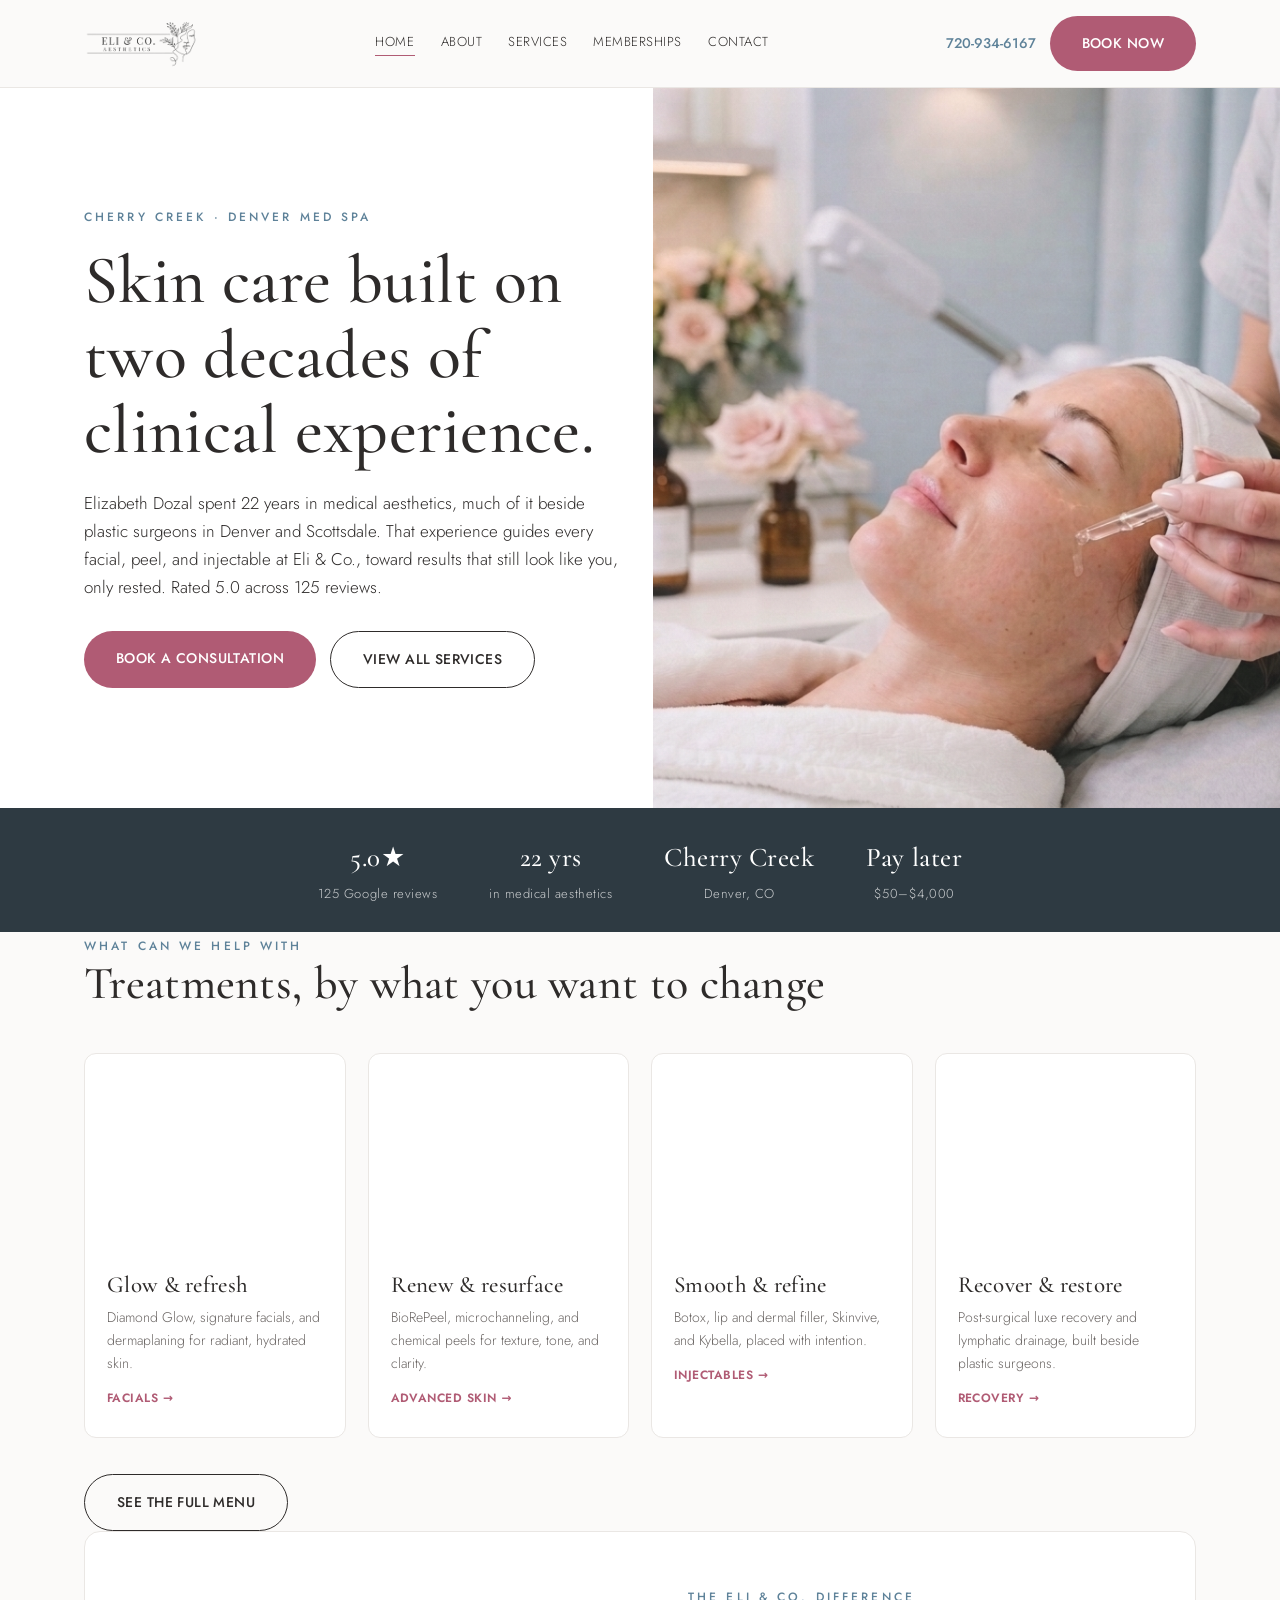
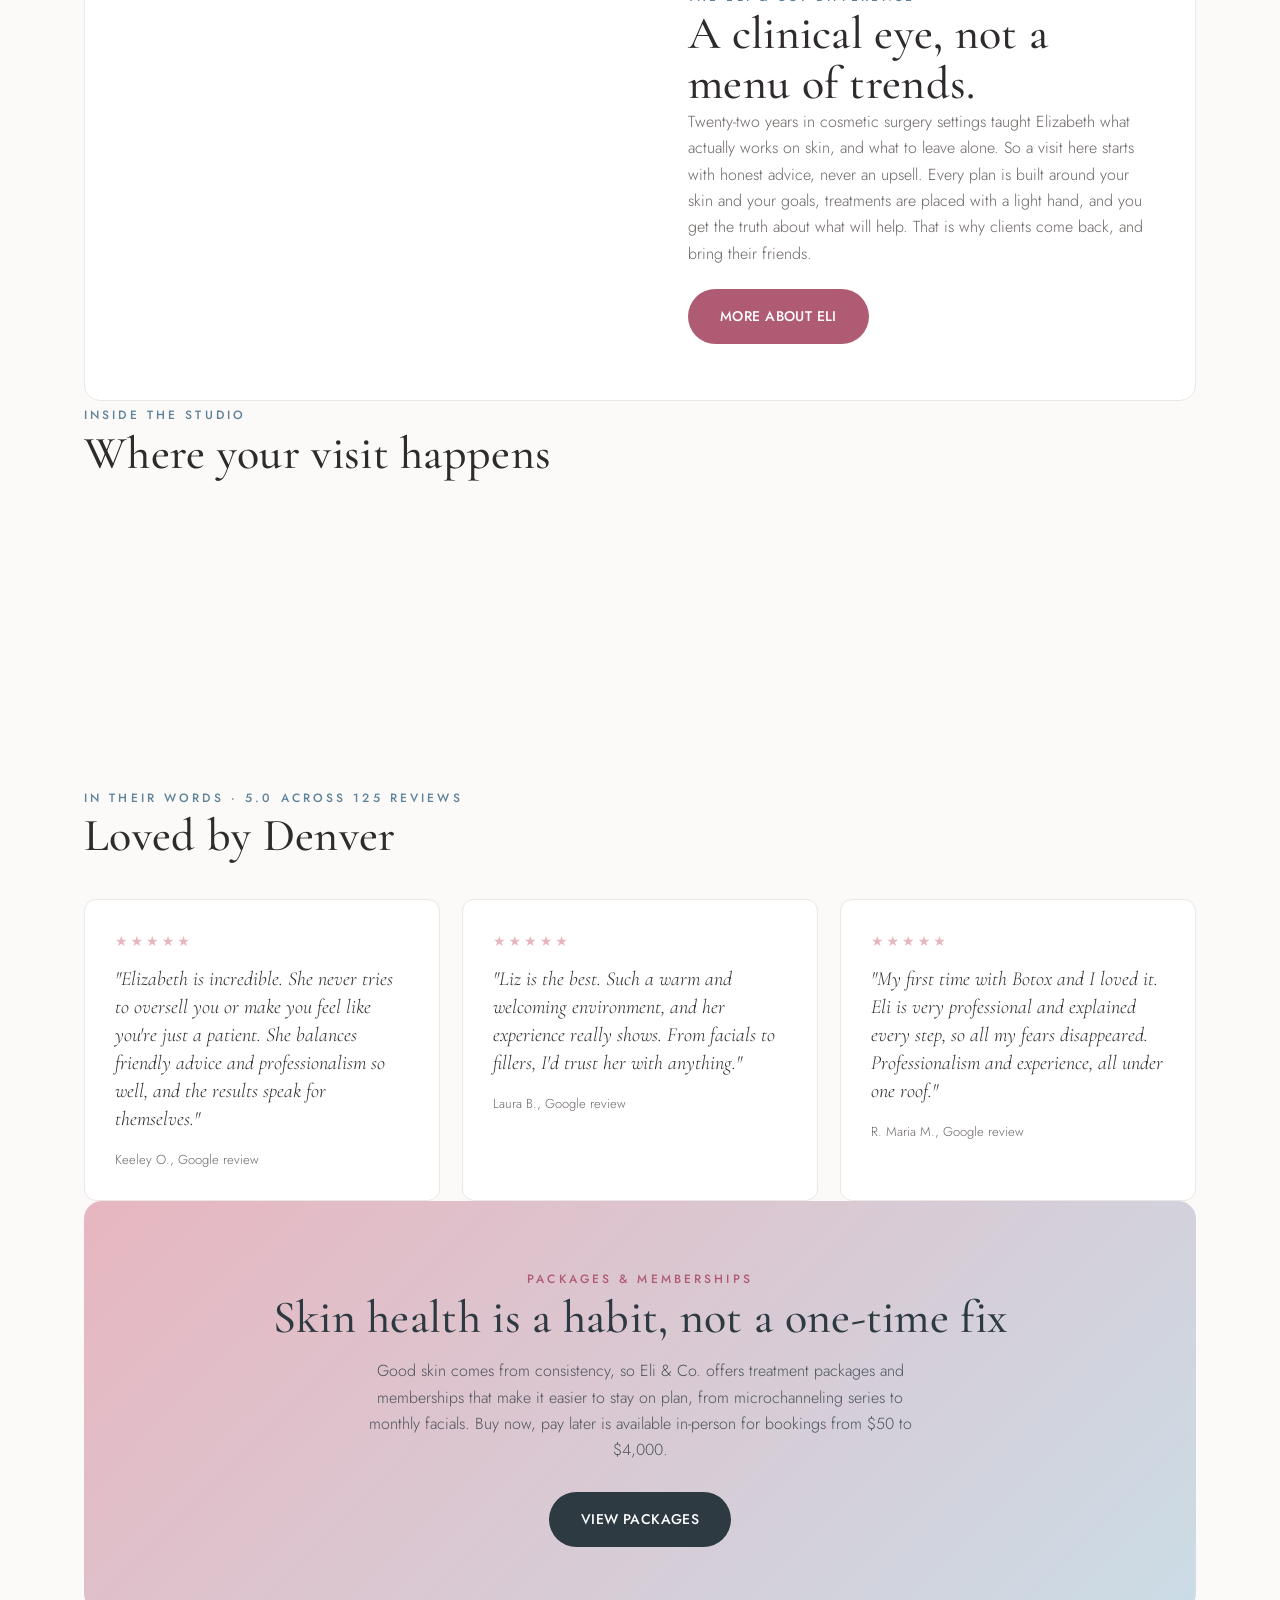
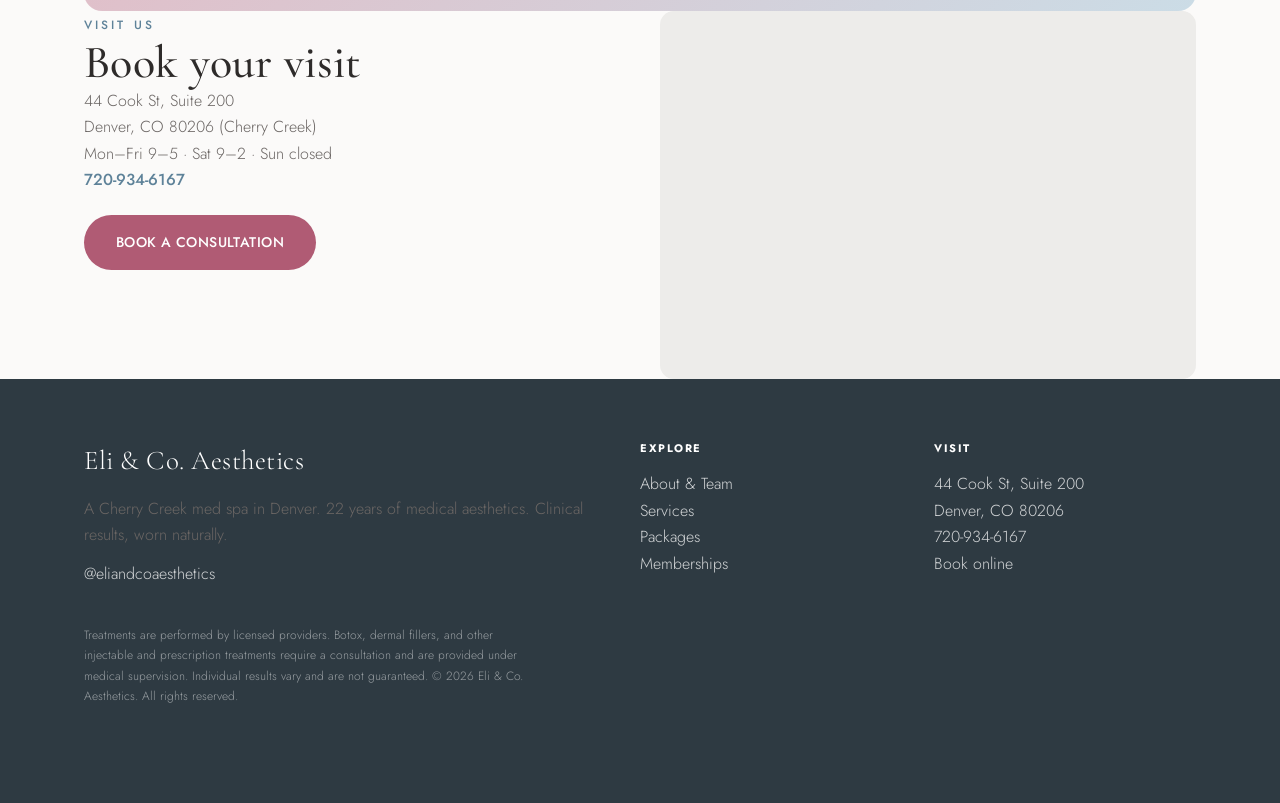
==== commit 2789a609: "Add Eli & Co. logo to header nav and favicon on all pages Process the hi-res logo into a transparent" ====
--- a/index.html
+++ b/index.html
@@ -12,13 +12,14 @@
 <link rel="preconnect" href="https://fonts.googleapis.com">
 <link rel="preconnect" href="https://fonts.gstatic.com" crossorigin>
 <link href="https://fonts.googleapis.com/css2?family=Cormorant+Garamond:wght@500;600&family=Jost:wght@300;400;500;600&display=swap" rel="stylesheet">
+<link rel="icon" type="image/png" href="favicon.png">
 <link rel="stylesheet" href="styles.css">
 </head>
 <body>
 
 <header>
   <div class="nav">
-    <a class="logo" href="index.html">Eli &amp; Co.</a>
+    <a class="logo" href="index.html" aria-label="Eli &amp; Co. Aesthetics — home"><img class="logo-img" src="logo.png" alt="Eli &amp; Co. Aesthetics"></a>
     <nav class="nav-links">
       <a href="index.html" class="active">Home</a>
       <a href="about.html">About</a>
--- a/styles.css
+++ b/styles.css
@@ -39,6 +39,9 @@
 header{position:sticky;top:0;z-index:50;background:rgba(251,250,249,.92);backdrop-filter:blur(10px);border-bottom:1px solid var(--line)}
 .nav{display:flex;align-items:center;justify-content:space-between;padding:16px 24px;max-width:var(--max);margin:0 auto}
 .logo{font-family:var(--serif);font-size:27px;letter-spacing:.5px}
+header .logo{display:inline-flex;align-items:center;line-height:0}
+.logo-img{height:50px;width:auto;display:block}
+@media(max-width:600px){.logo-img{height:40px}}
 .nav-links{display:flex;gap:26px;font-size:13px;letter-spacing:.04em;text-transform:uppercase}
 .nav-links a{color:var(--ink);padding-bottom:2px}
 .nav-links a.active{border-bottom:1.5px solid var(--accent)}
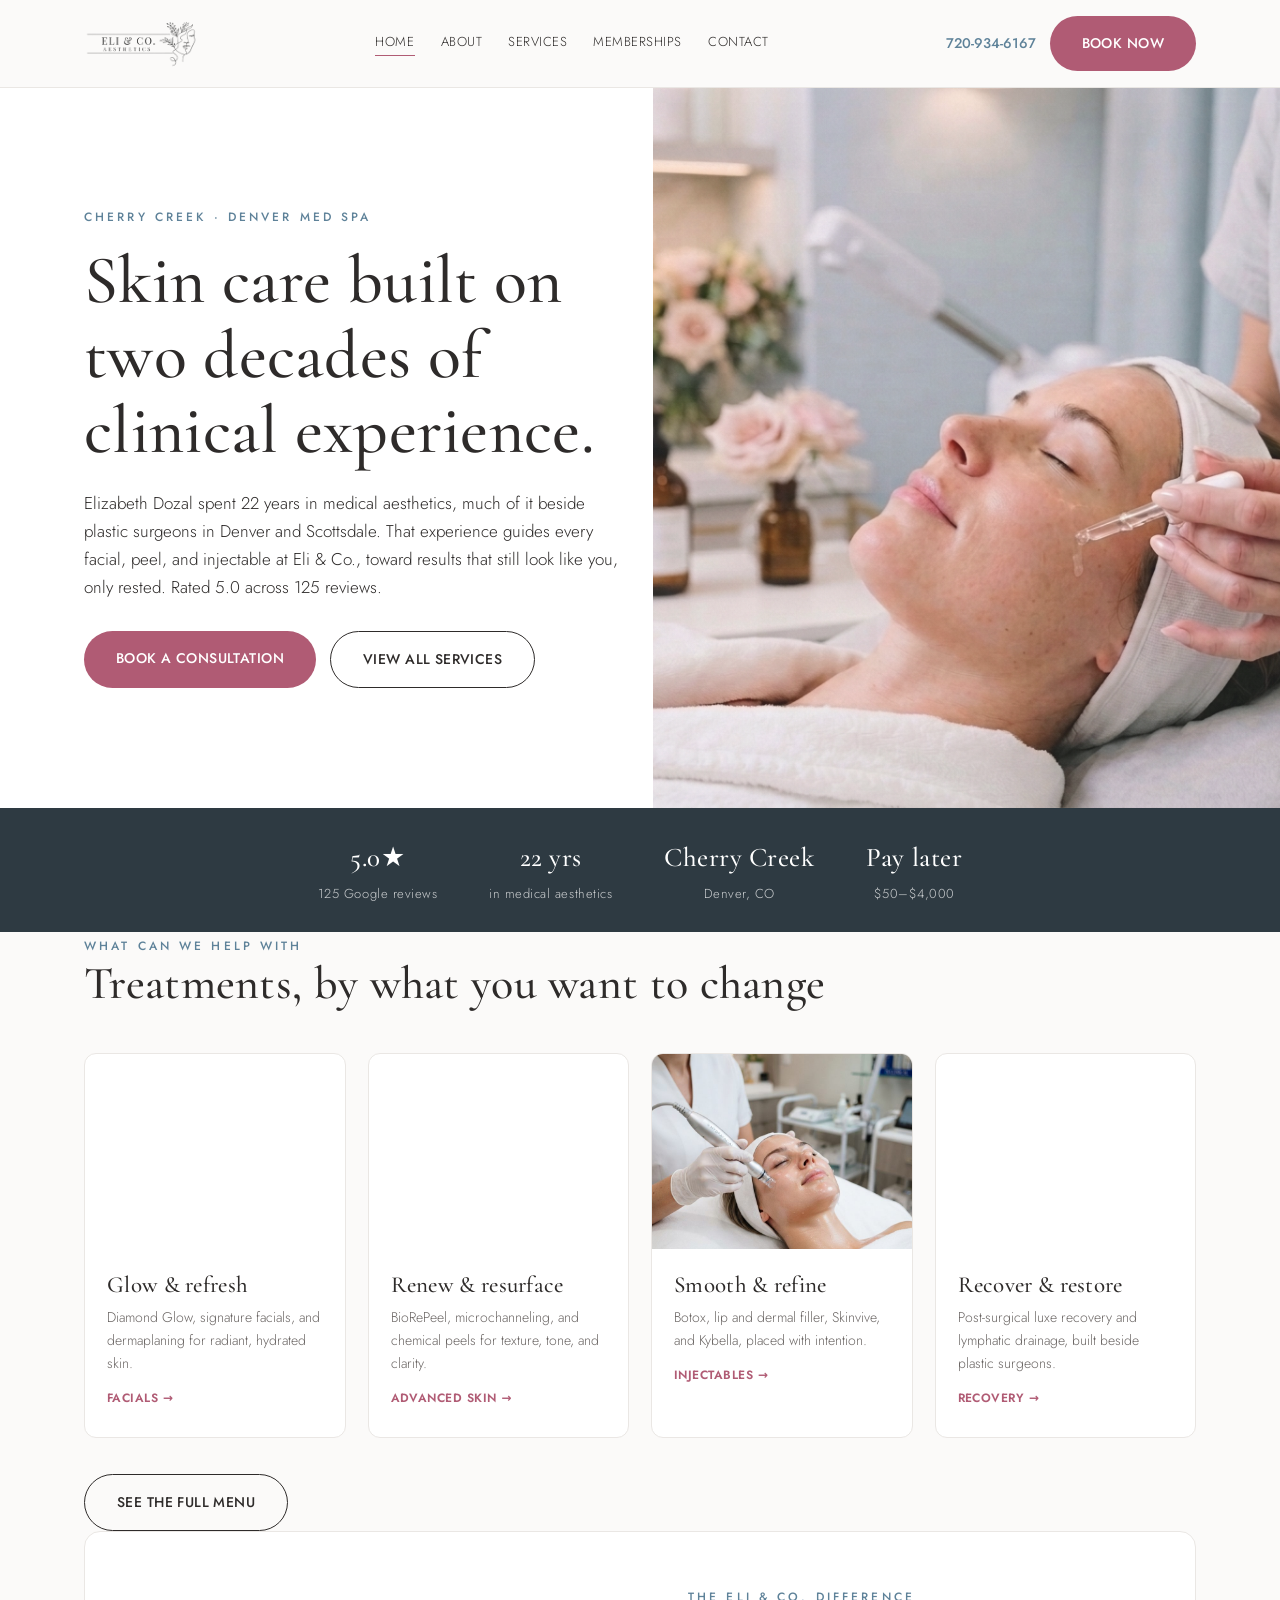
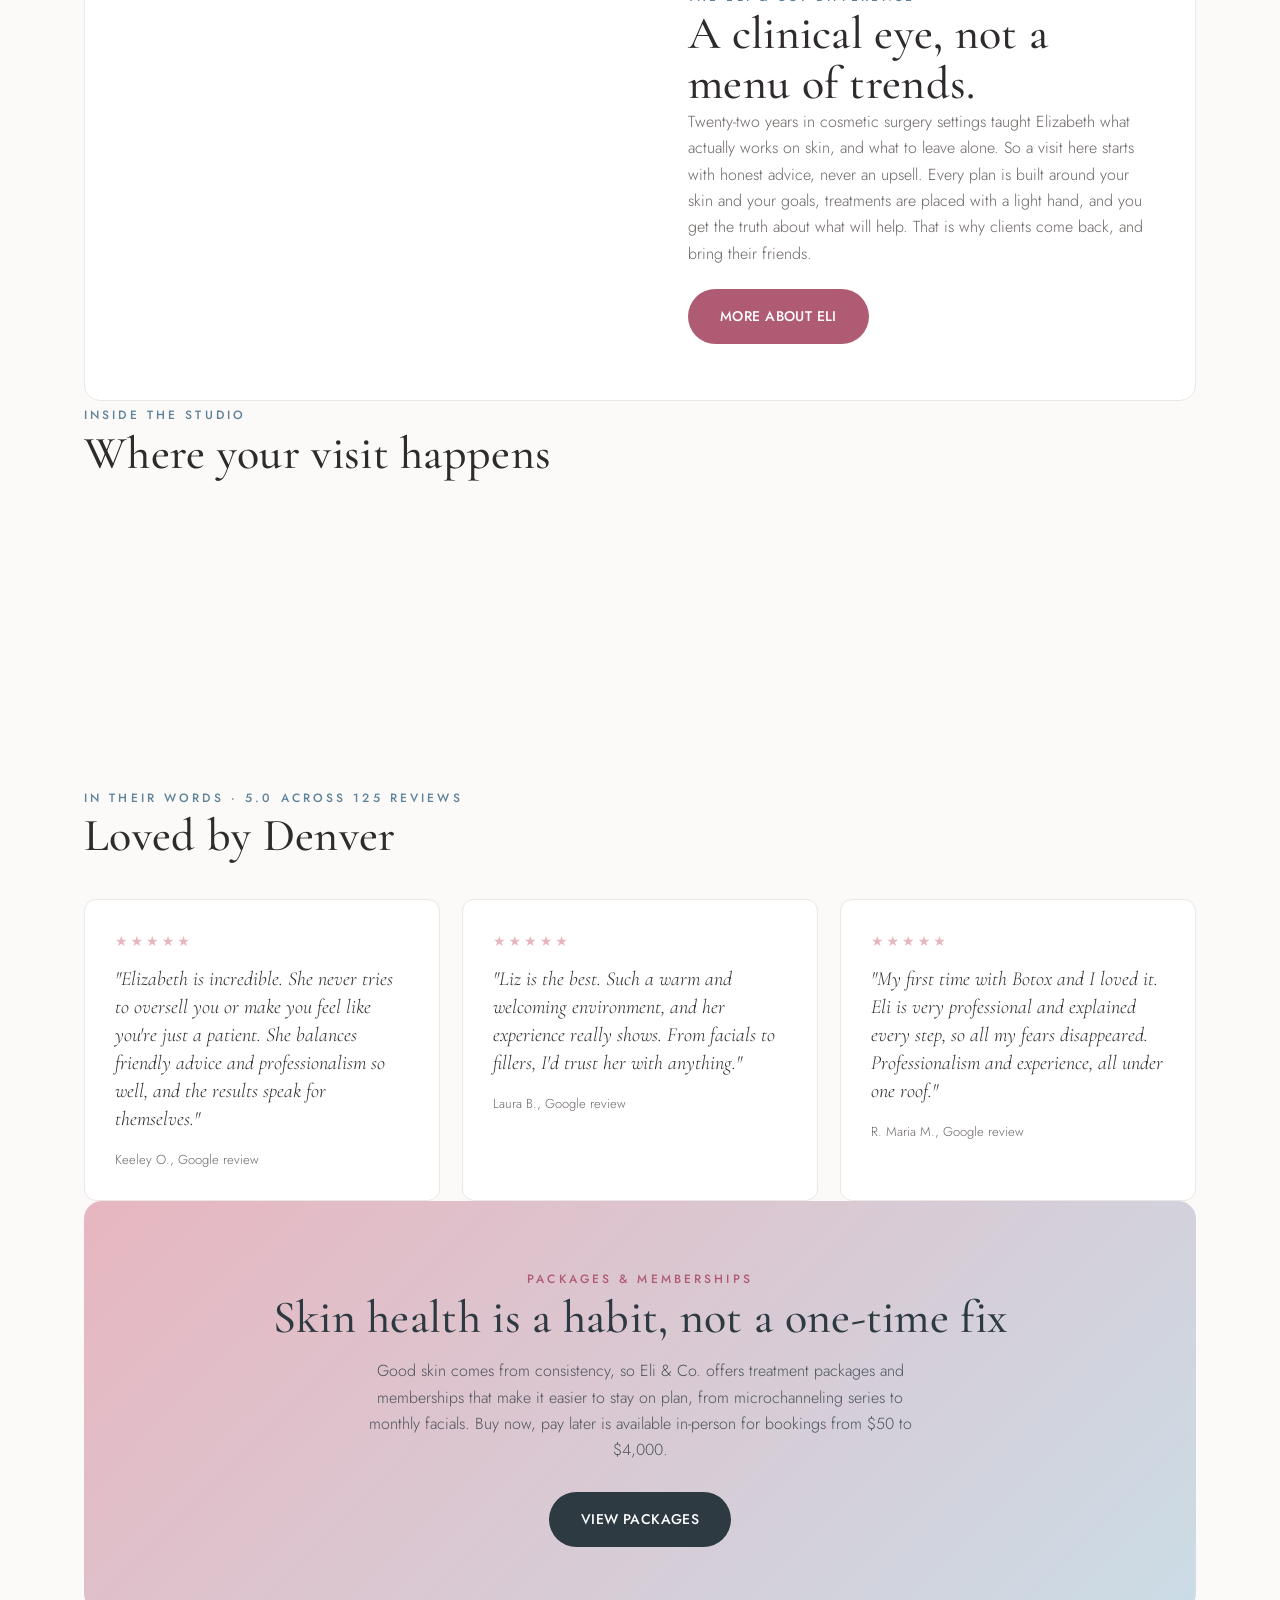
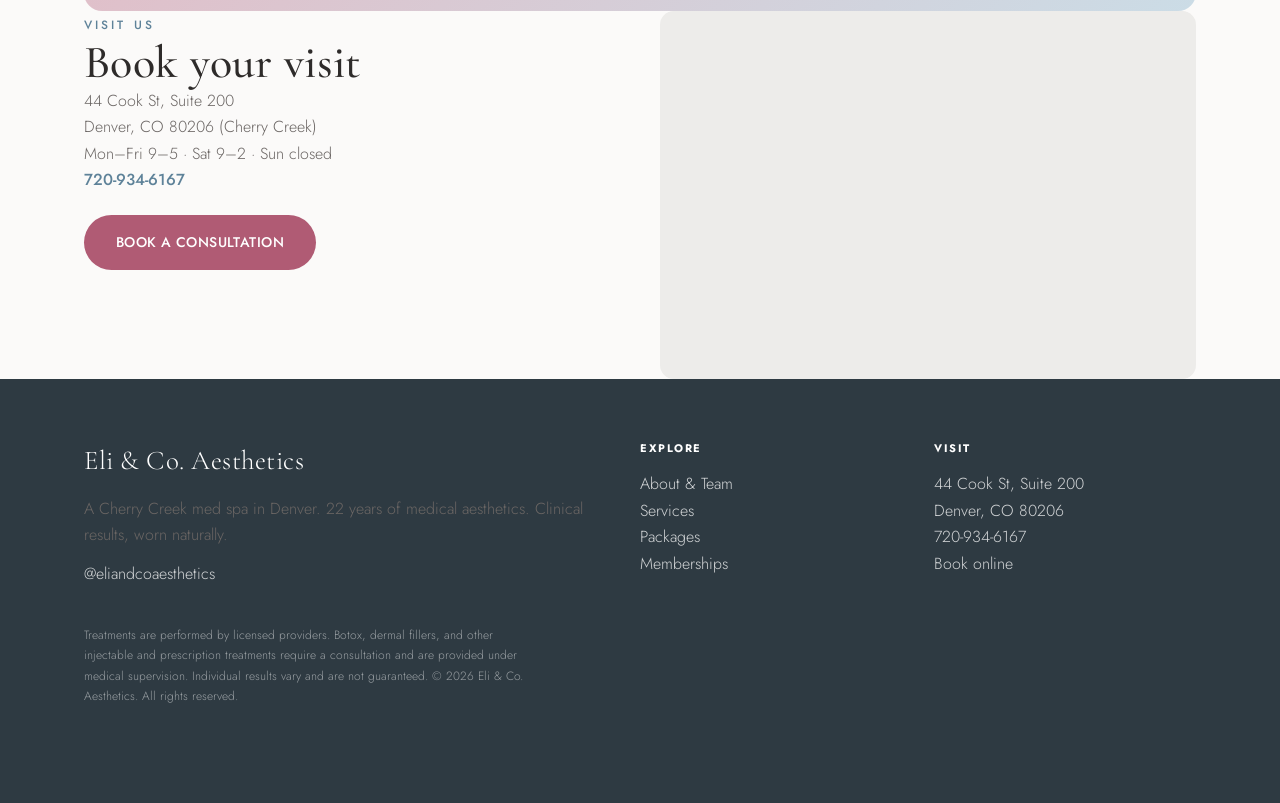
==== commit 7d37a211: "Swap Injectables card image to HydraFacial photo Replace the mismatched Diamond Glow image on the ho" ====
--- a/index.html
+++ b/index.html
@@ -74,7 +74,7 @@
       <div class="body"><h3>Renew &amp; resurface</h3><p>BioRePeel, microchanneling, and chemical peels for texture, tone, and clarity.</p><span class="more">Advanced skin →</span></div>
     </a>
     <a class="card" href="services.html#injectables">
-      <div class="thumb" style="background-image:url('https://static.glossgenius.com/public/service/773788af85b73eb83f89ca67e2cb5618c05d4bcd/image/f78a265816ccd5b834af39c65d007db1.jpg')"></div>
+      <div class="thumb" style="background-image:url('glow.jpg')"></div>
       <div class="body"><h3>Smooth &amp; refine</h3><p>Botox, lip and dermal filler, Skinvive, and Kybella, placed with intention.</p><span class="more">Injectables →</span></div>
     </a>
     <a class="card" href="services.html#recovery">
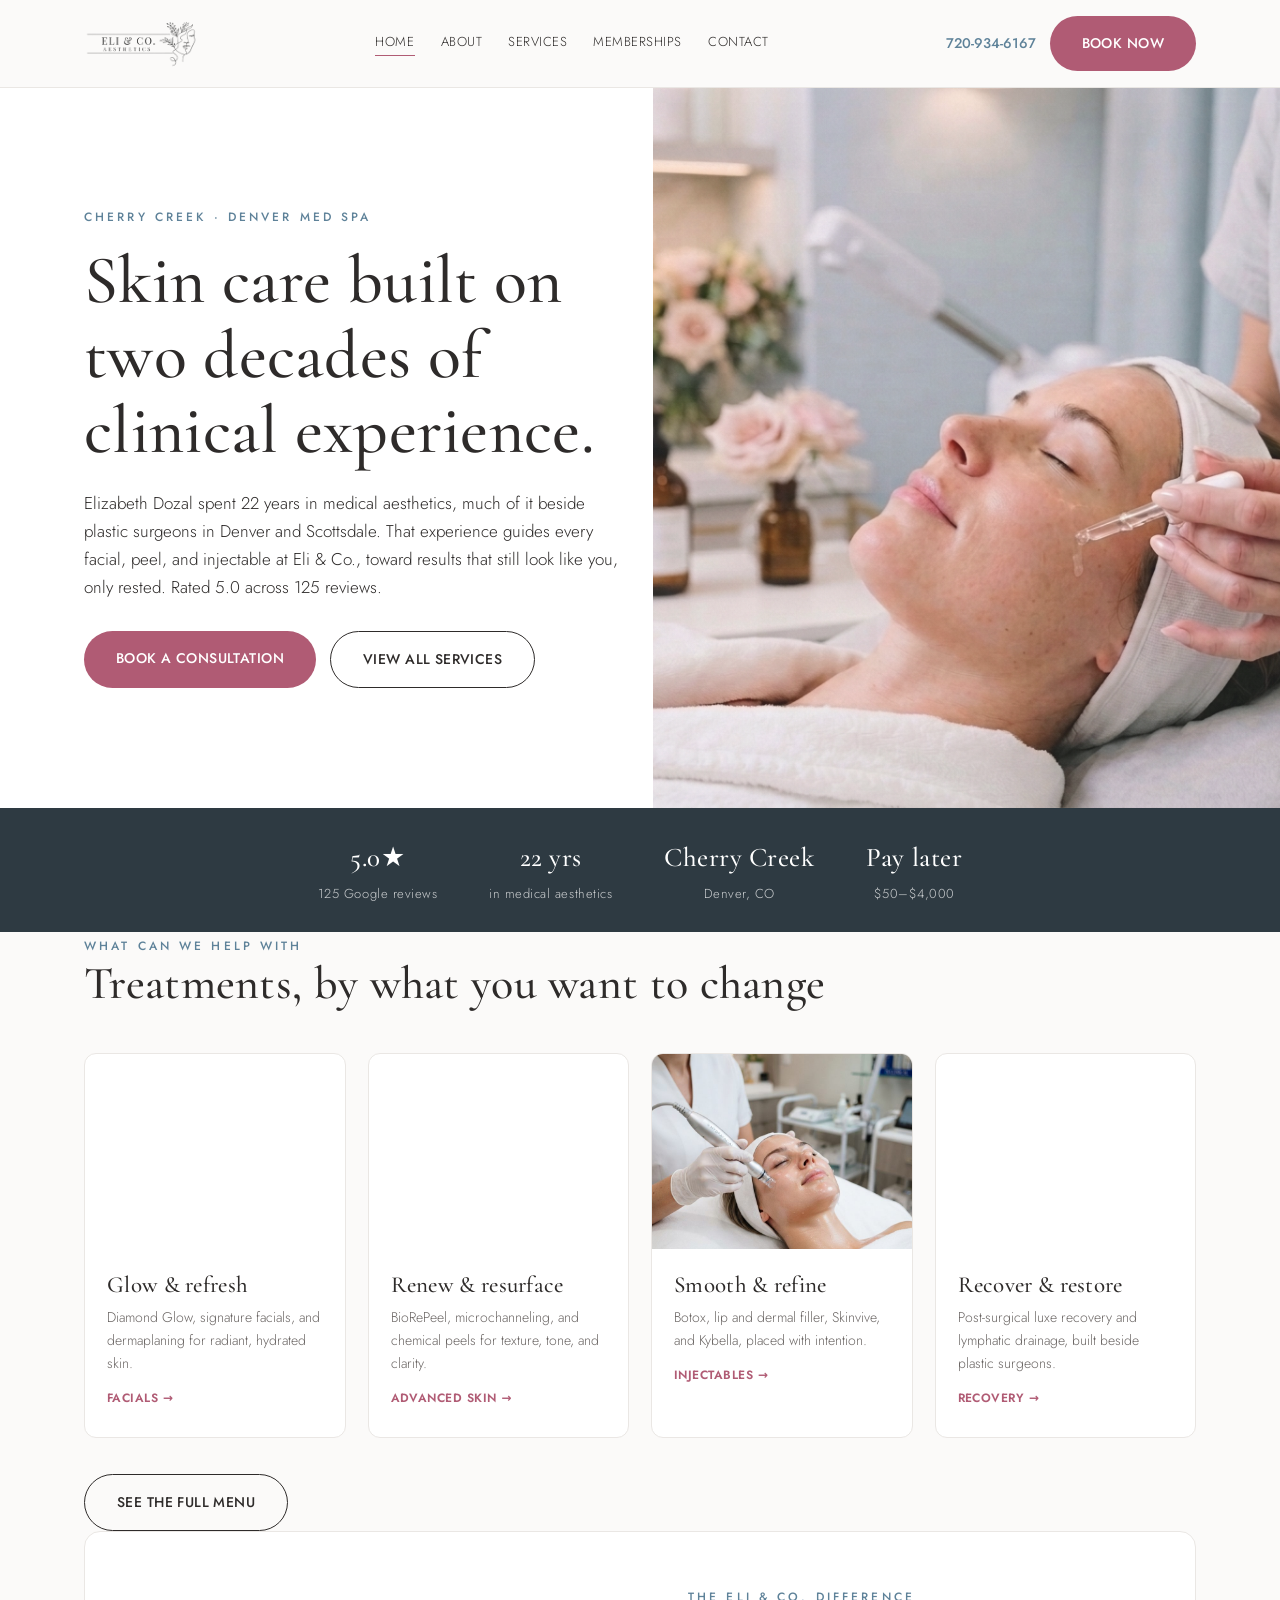
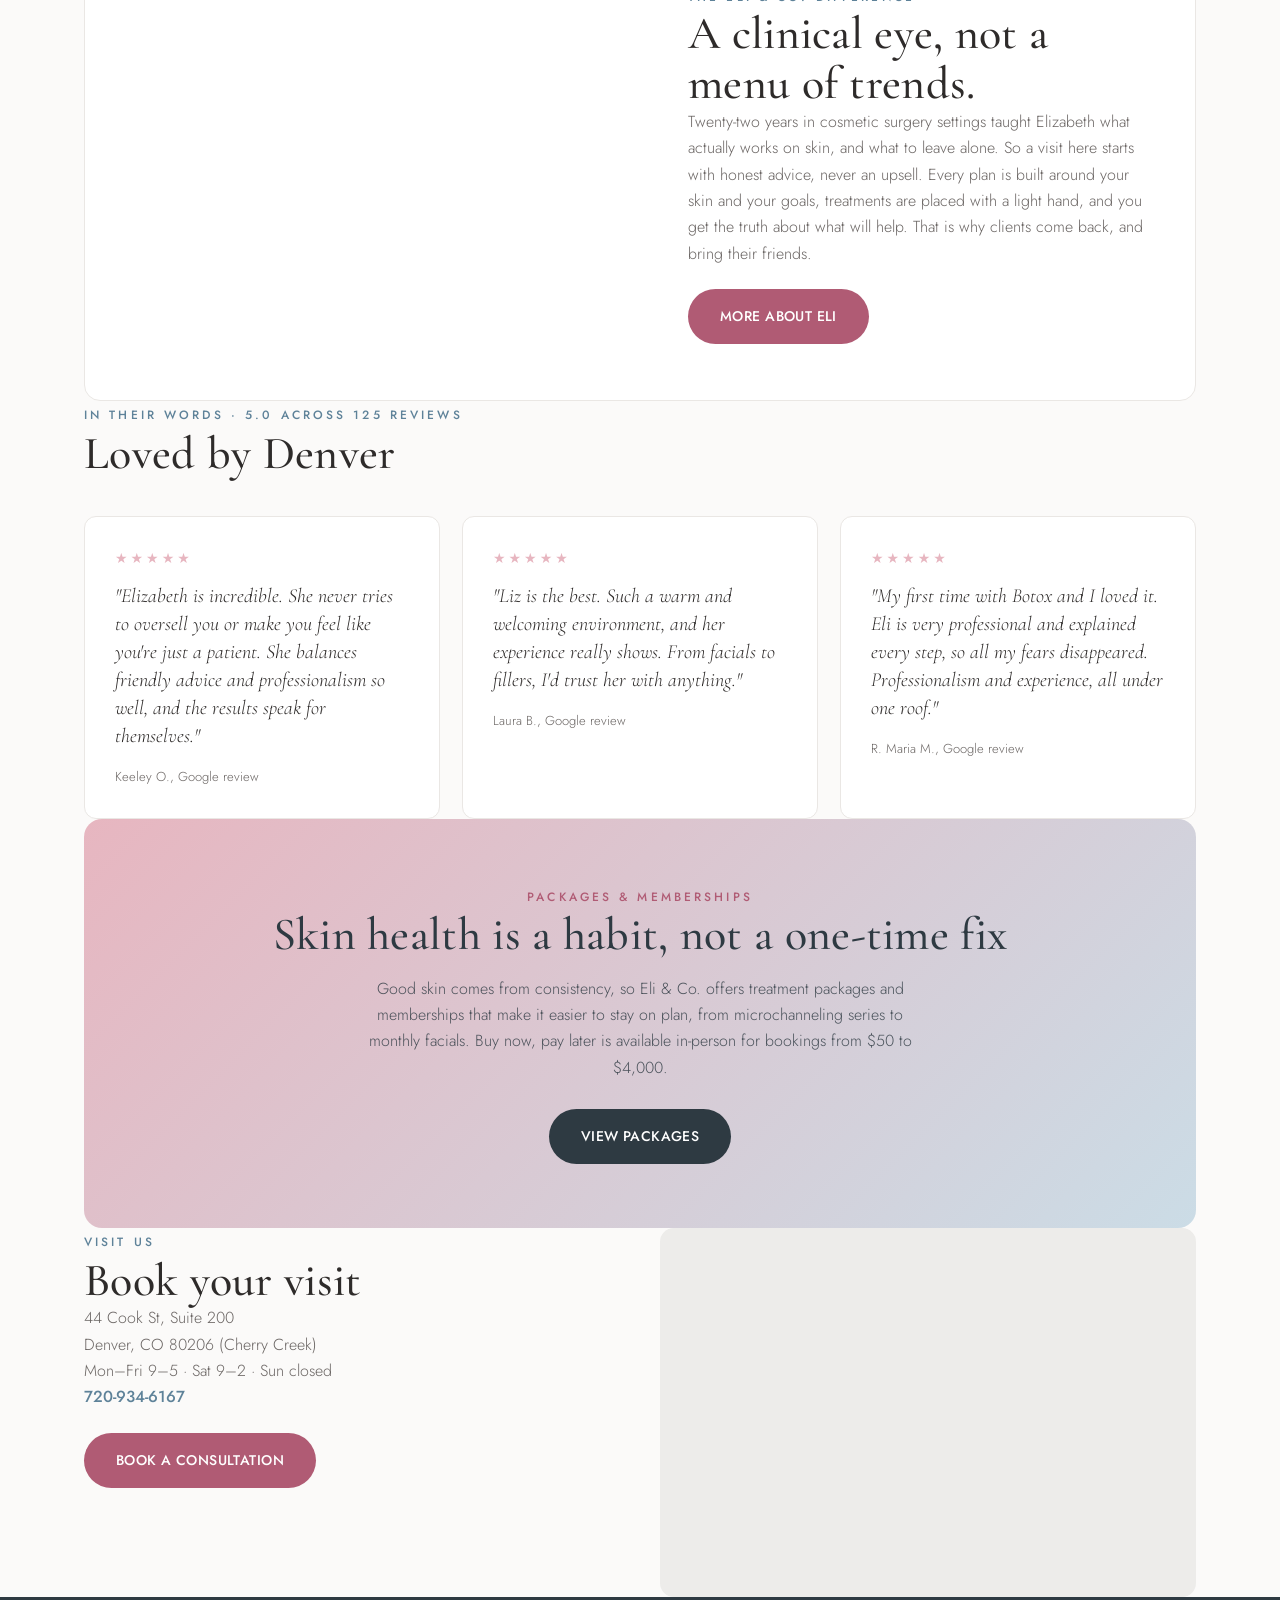
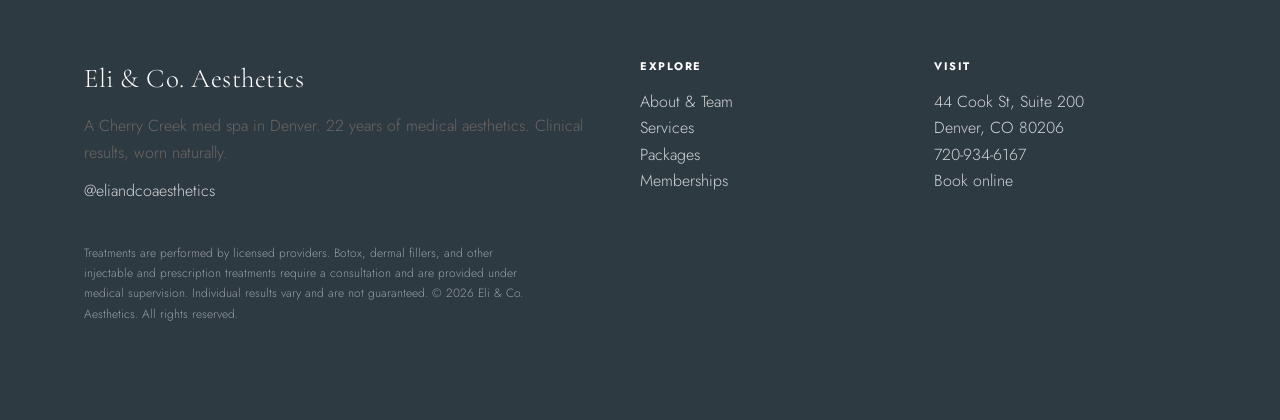
==== commit bc2cf432: "Remove Inside the studio gallery section from homepage Co-Authored-By: Claude Opus 4.8 <noreply@anth" ====
--- a/index.html
+++ b/index.html
@@ -98,18 +98,6 @@
   </div>
 </section>
 
-<!-- GALLERY -->
-<section class="wrap">
-  <span class="eyebrow">Inside the studio</span>
-  <h2>Where your visit happens</h2>
-  <div class="gal">
-    <div class="item" role="img" aria-label="Diamond Glow" style="background-image:url('https://static.glossgenius.com/public/service/bc0721898a906560edf70074e5655acd77965ca7/image/043adcf4ce9c50afee6c57e11b6e24e9.jpg')"></div>
-    <div class="item" role="img" aria-label="Diamond Glow with Dermaplane" style="background-image:url('https://static.glossgenius.com/public/service/773788af85b73eb83f89ca67e2cb5618c05d4bcd/image/f78a265816ccd5b834af39c65d007db1.jpg')"></div>
-    <div class="item" role="img" aria-label="BioRePeel Luxe Glow" style="background-image:url('https://static.glossgenius.com/public/service/38157758b165151d2f3c9e8e22a0f337419c571e/image/f67adc7d8e1fc1dc177b5b8667153546.jpg')"></div>
-    <div class="item" role="img" aria-label="BioRePeel add-on" style="background-image:url('https://static.glossgenius.com/public/service/9571d9f6642c700038145fb3a73e603e6a20d8f2/image/1e1d00c4e21badb061b3139a83dd5daf.jpg')"></div>
-  </div>
-</section>
-
 <!-- TESTIMONIALS -->
 <section class="wrap">
   <span class="eyebrow">In their words · 5.0 across 125 reviews</span>
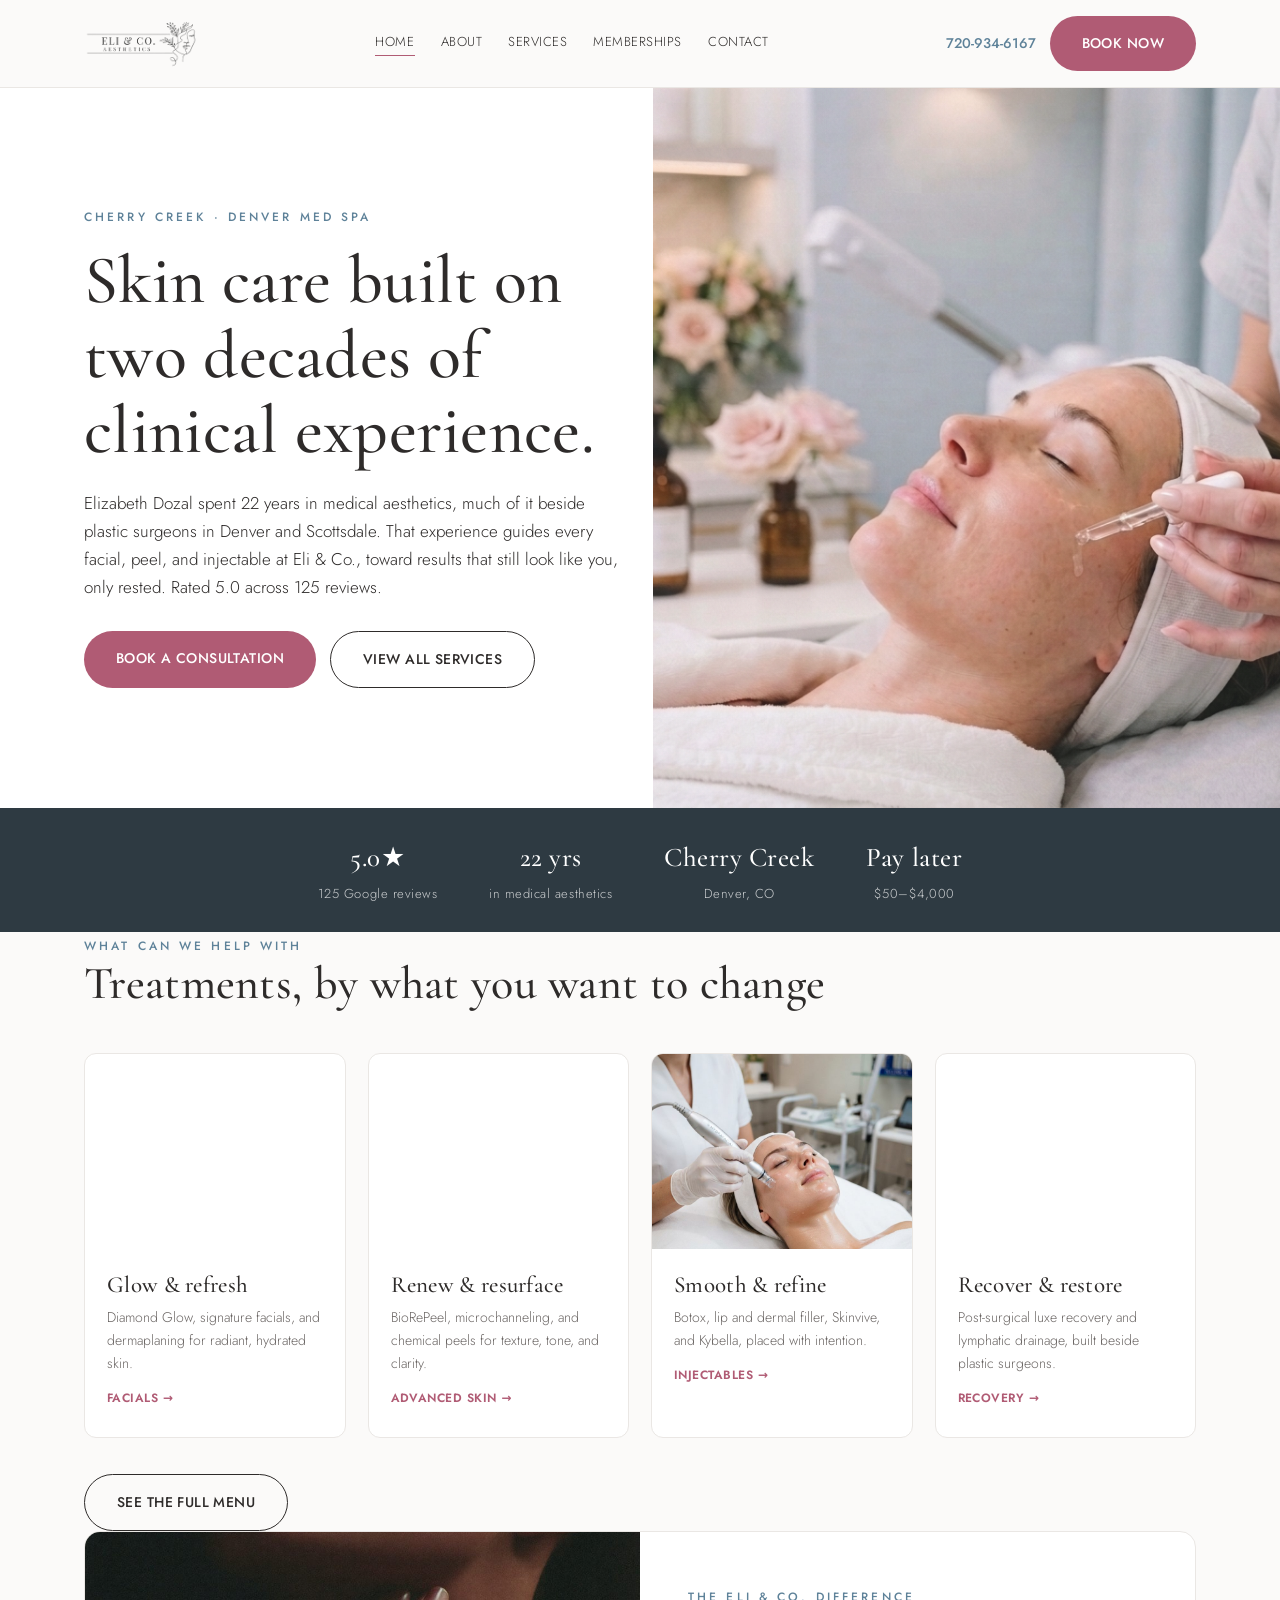
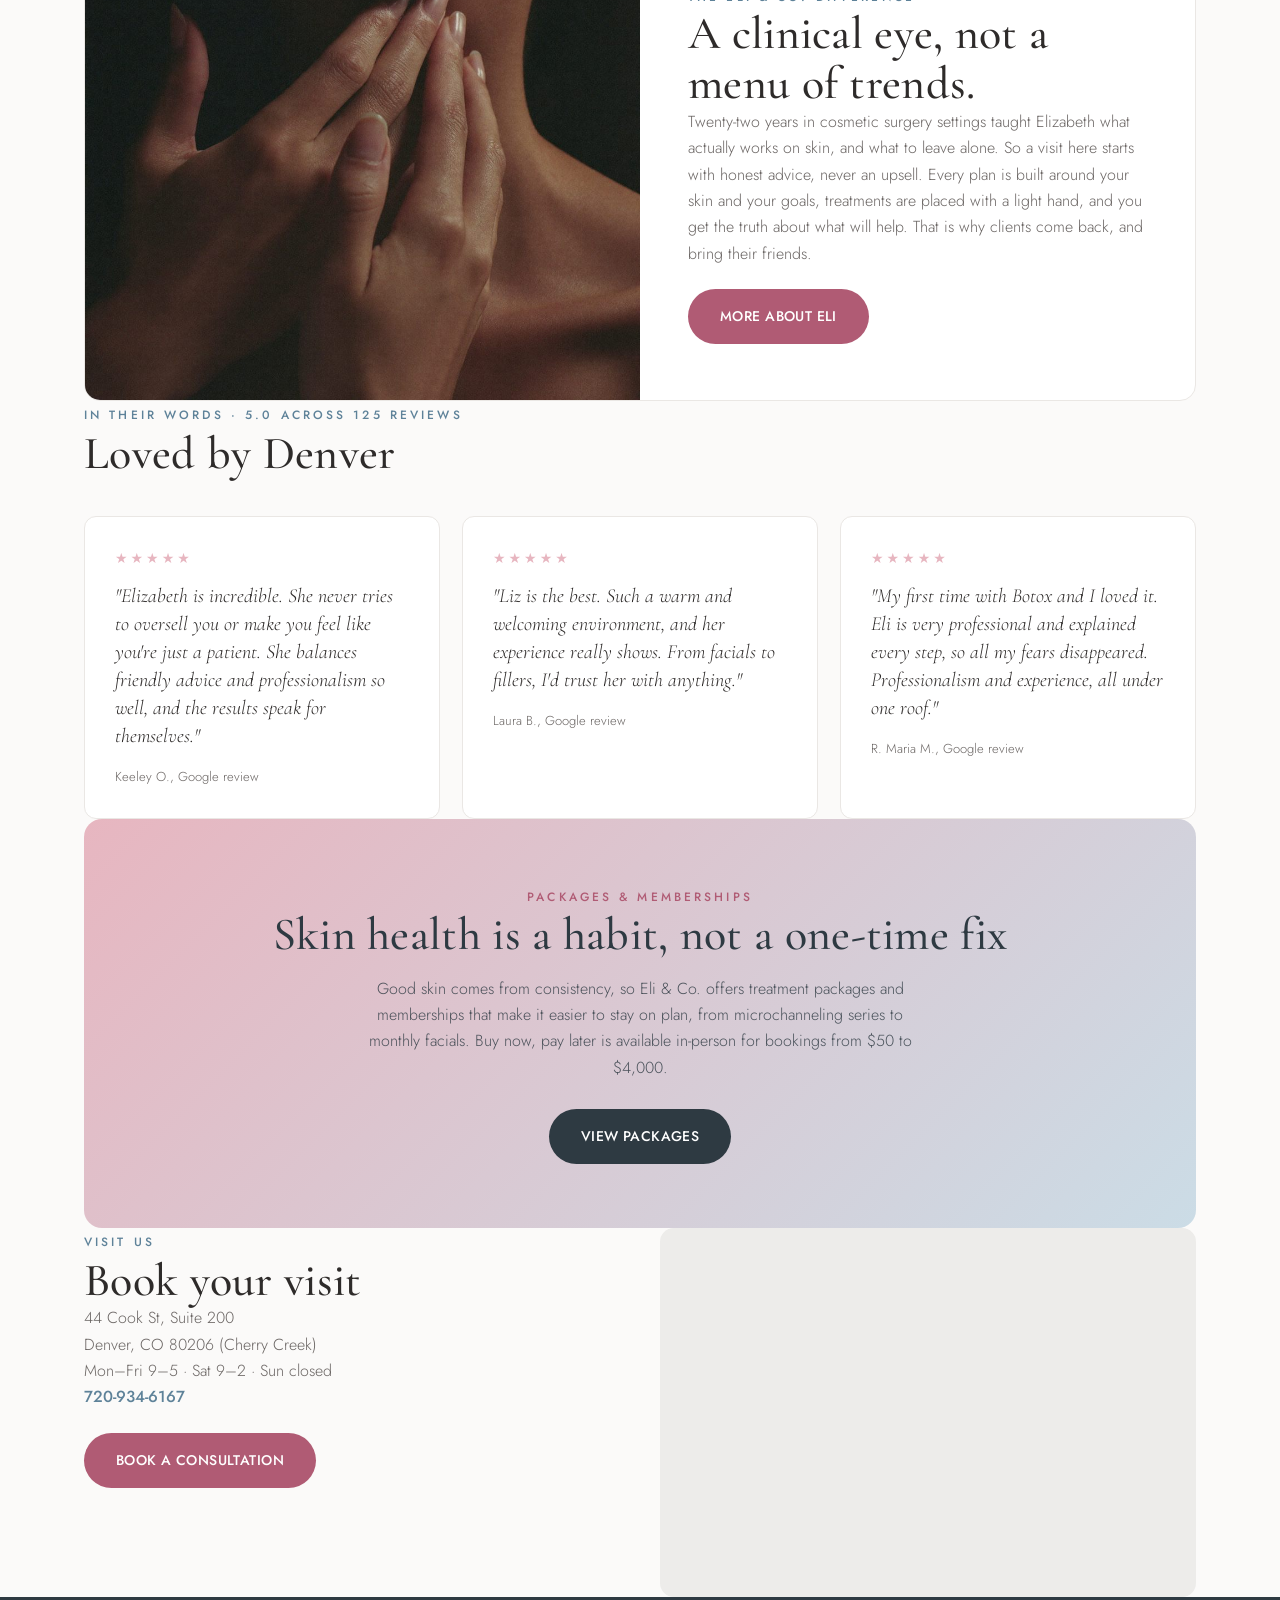
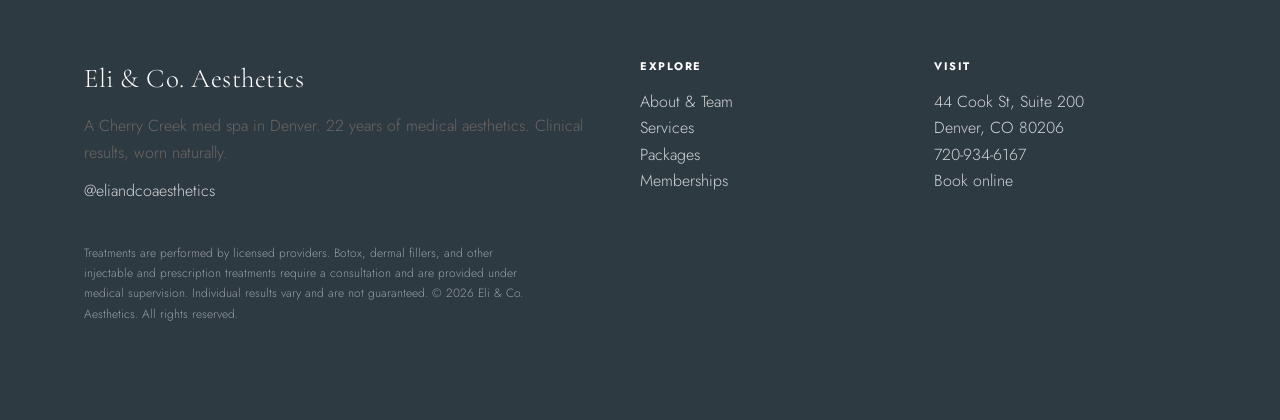
==== commit 7b2c4ef2: "Swap difference section image to shared skincare photo Co-Authored-By: Claude Opus 4.8 <noreply@anth" ====
--- a/index.html
+++ b/index.html
@@ -88,7 +88,7 @@
 <!-- SPLIT FEATURE -->
 <section class="wrap">
   <div class="split">
-    <div class="media" role="img" aria-label="Skin treatment at Eli & Co." style="background-image:url('https://static.glossgenius.com/public/service/9571d9f6642c700038145fb3a73e603e6a20d8f2/image/1e1d00c4e21badb061b3139a83dd5daf.jpg')"></div>
+    <div class="media" role="img" aria-label="Skin treatment at Eli & Co." style="background-image:url('difference.jpg')"></div>
     <div class="text">
       <span class="eyebrow">The Eli &amp; Co. difference</span>
       <h2>A clinical eye, not a menu of trends.</h2>
